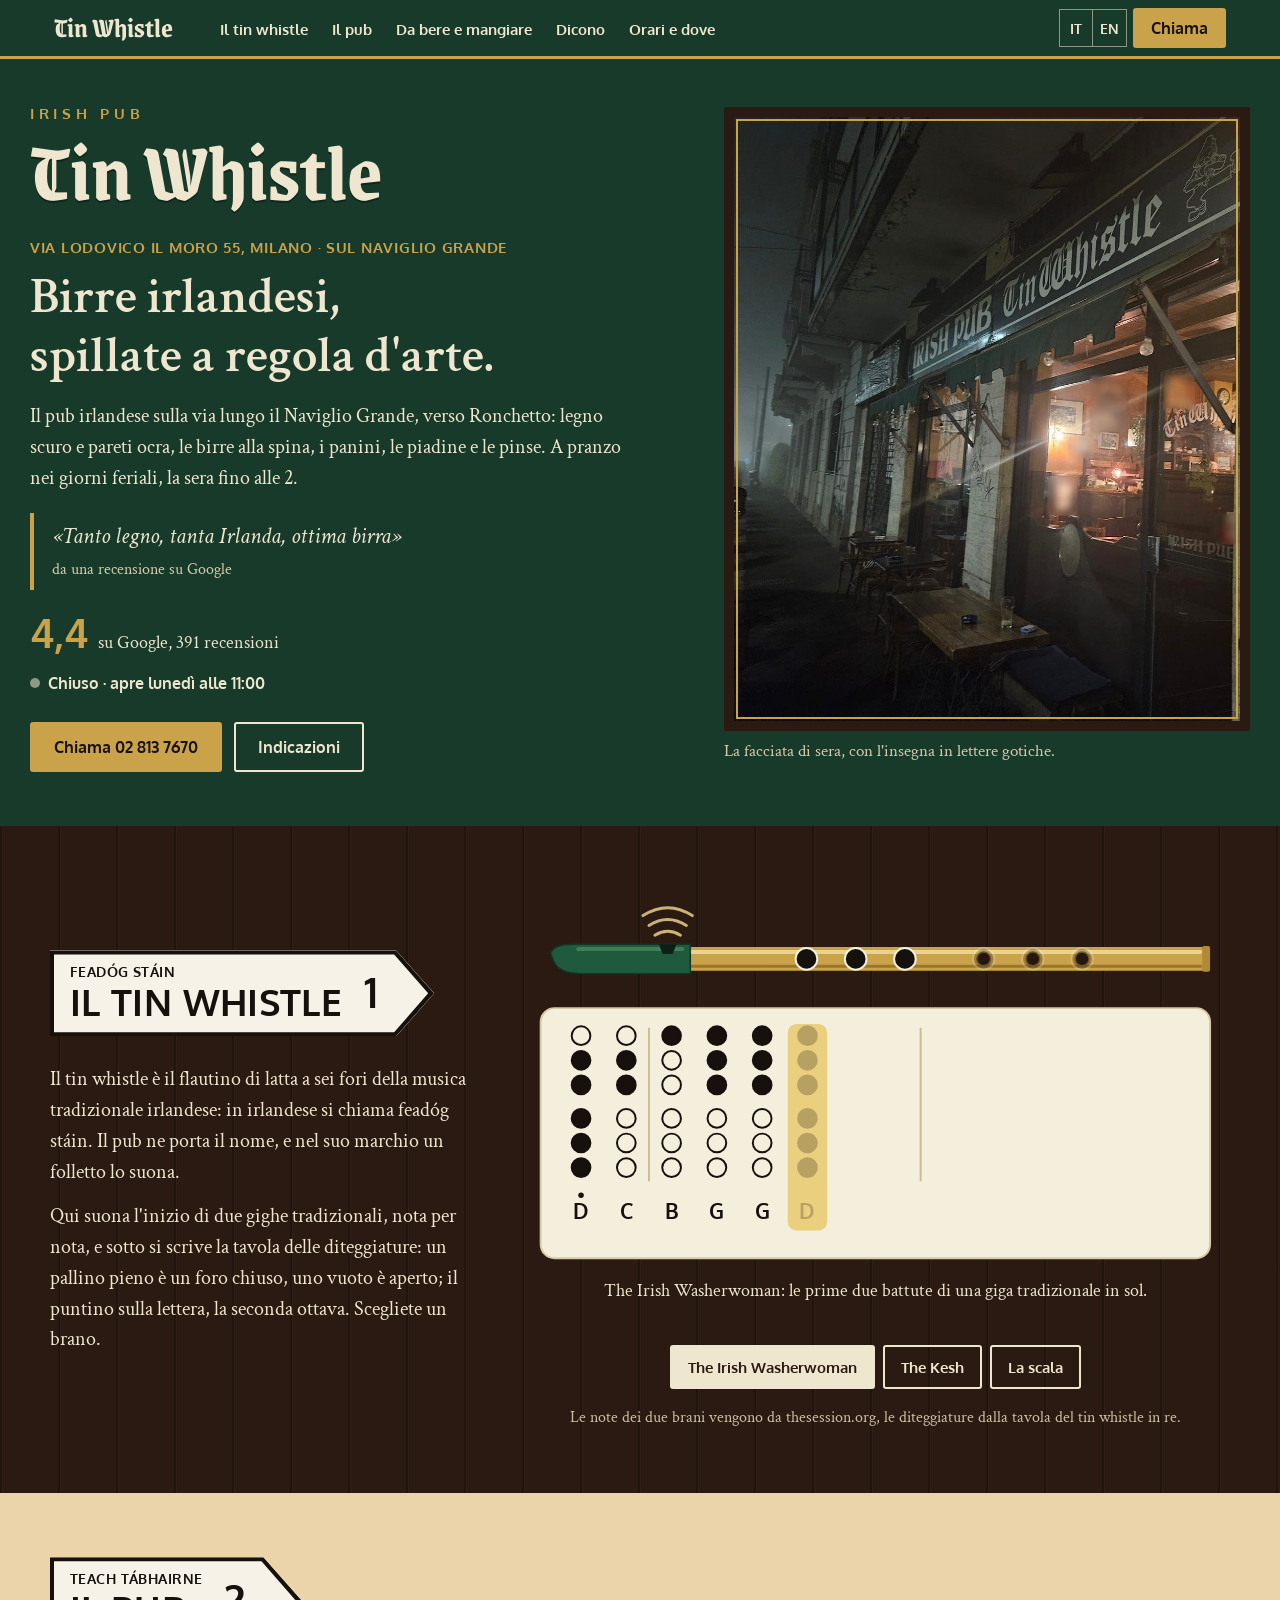
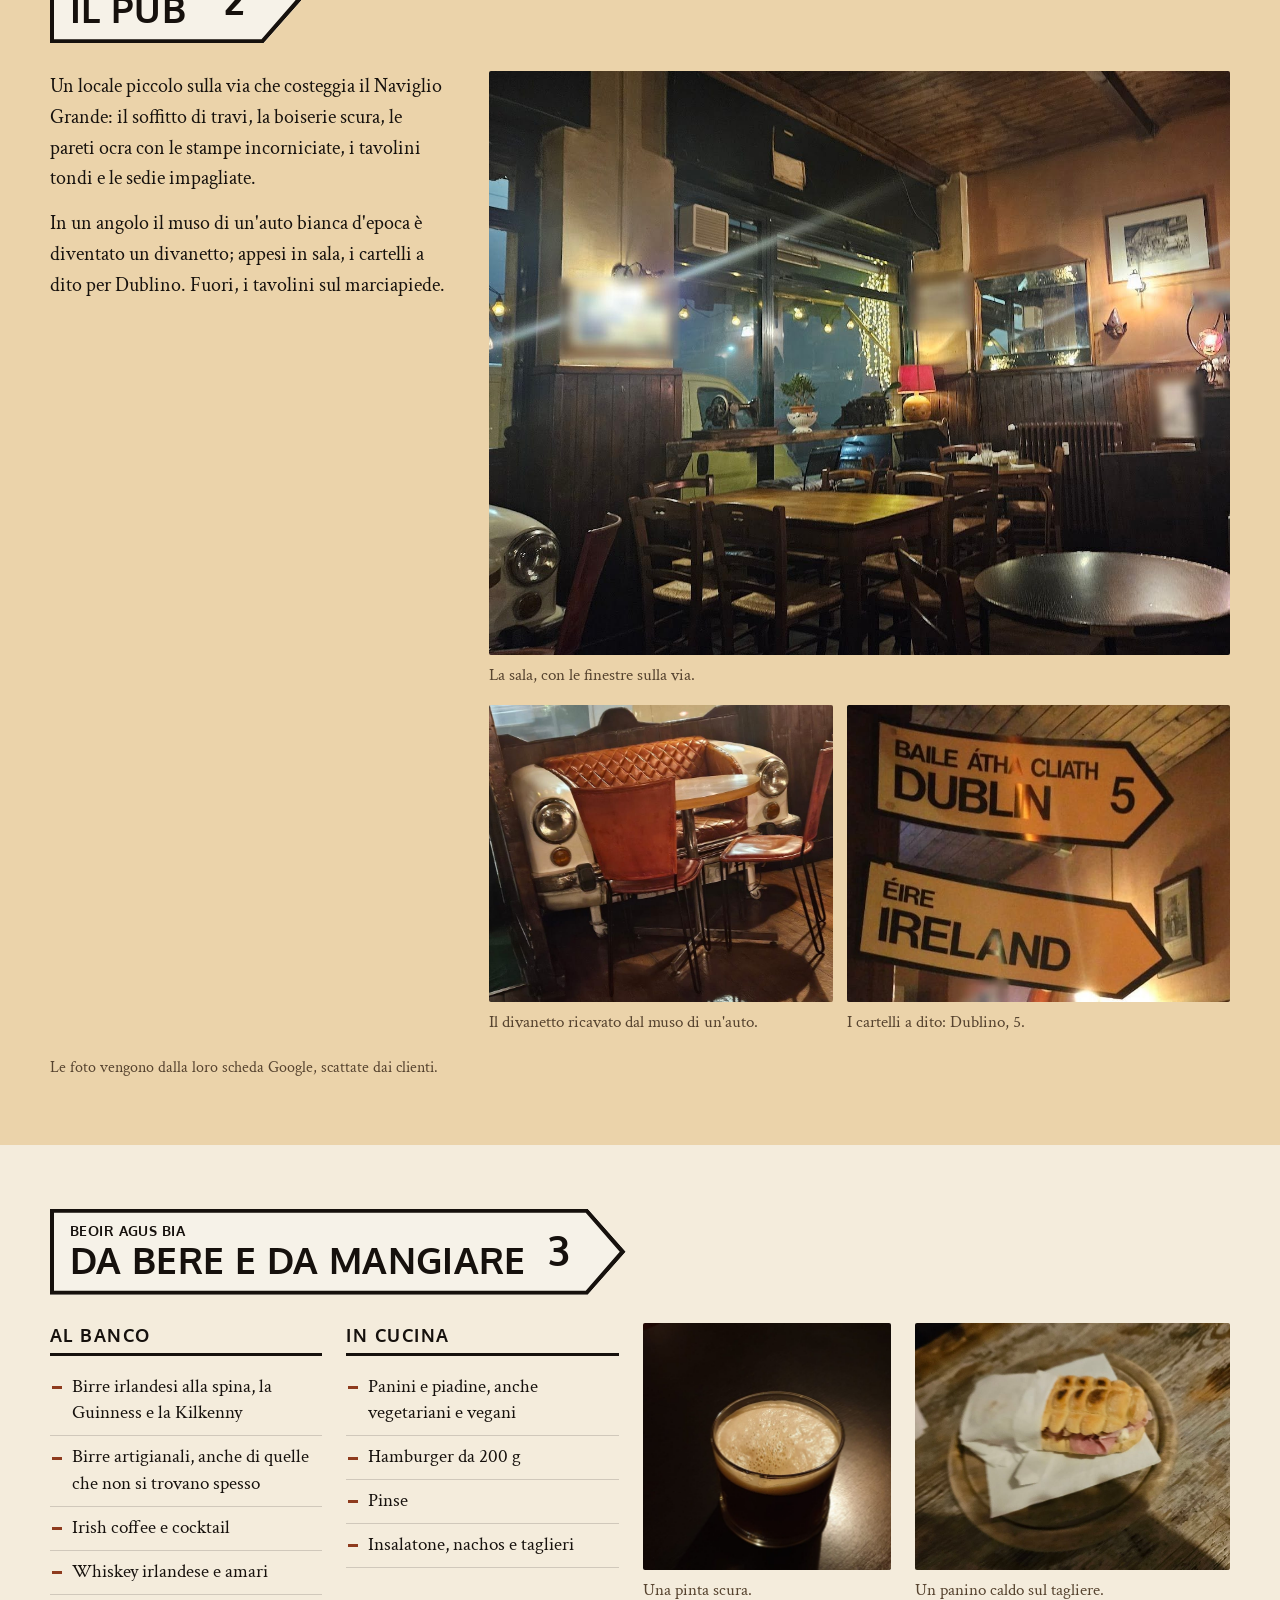
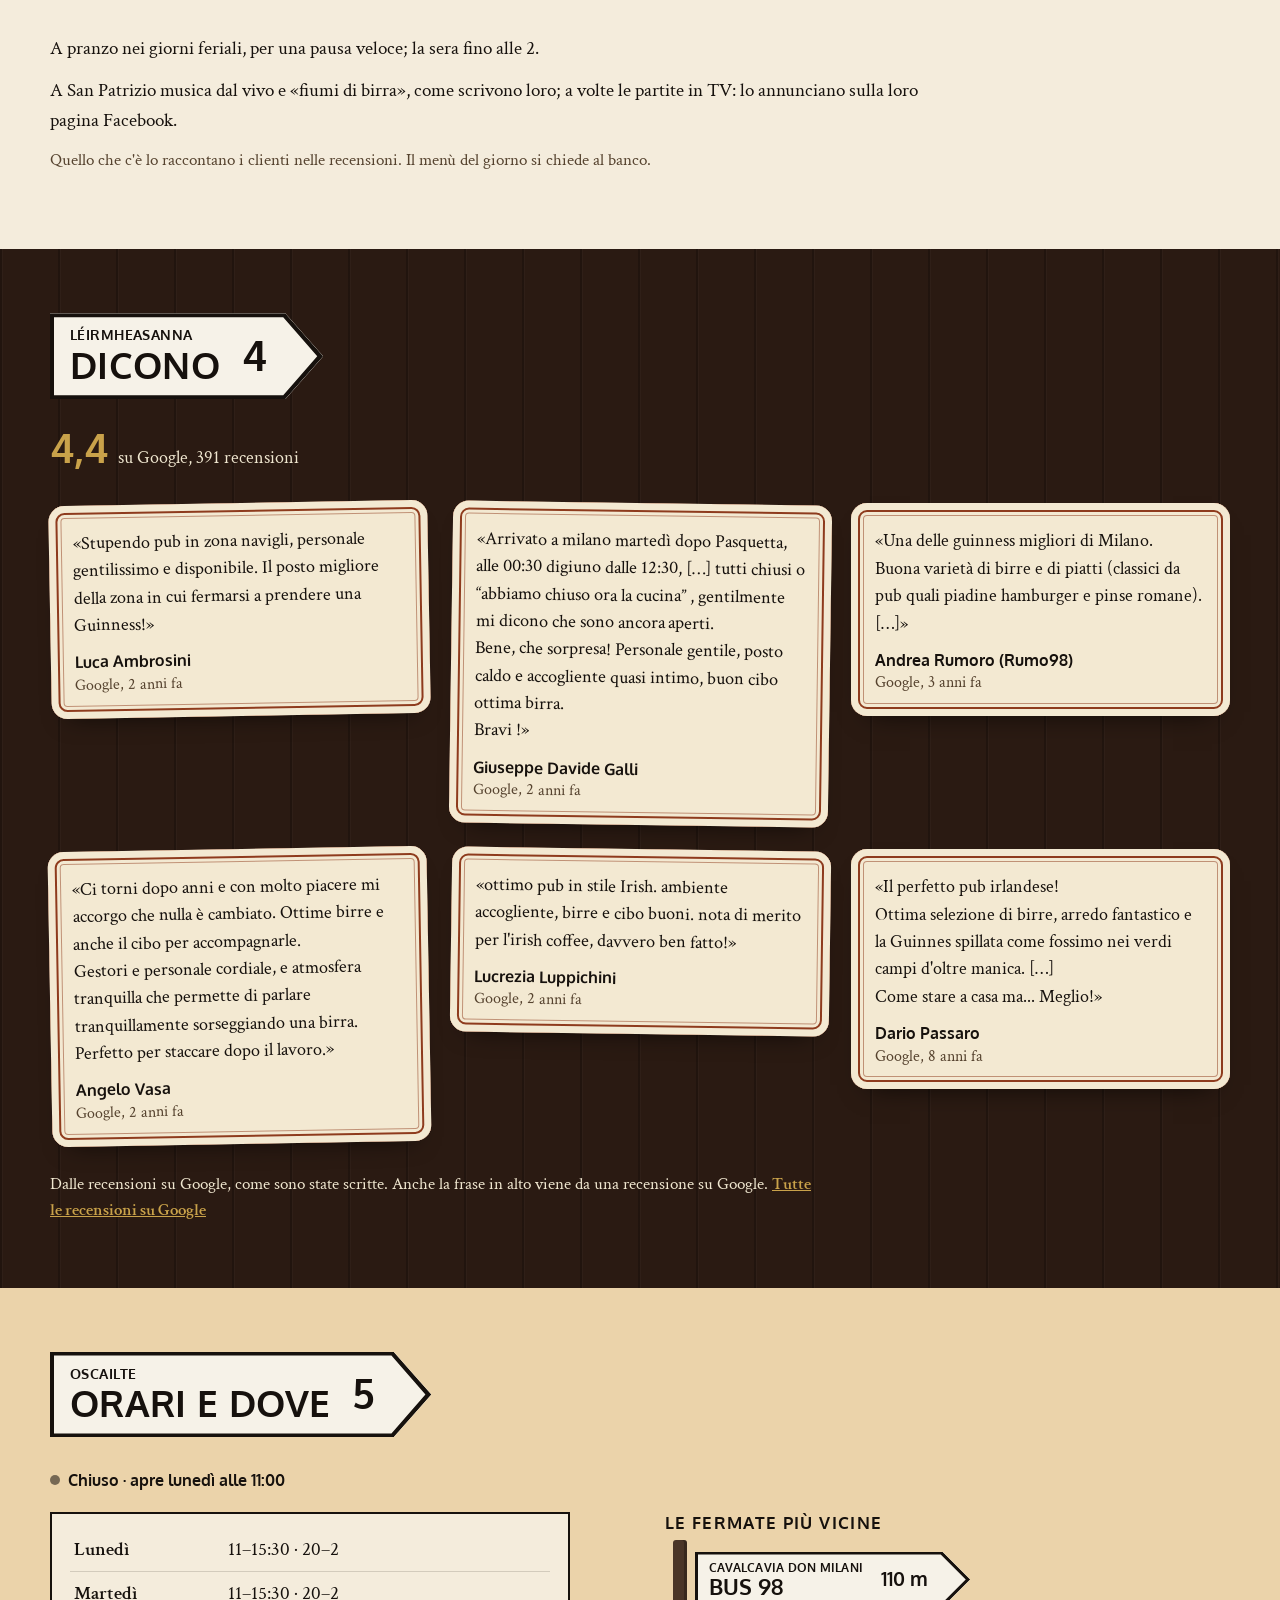
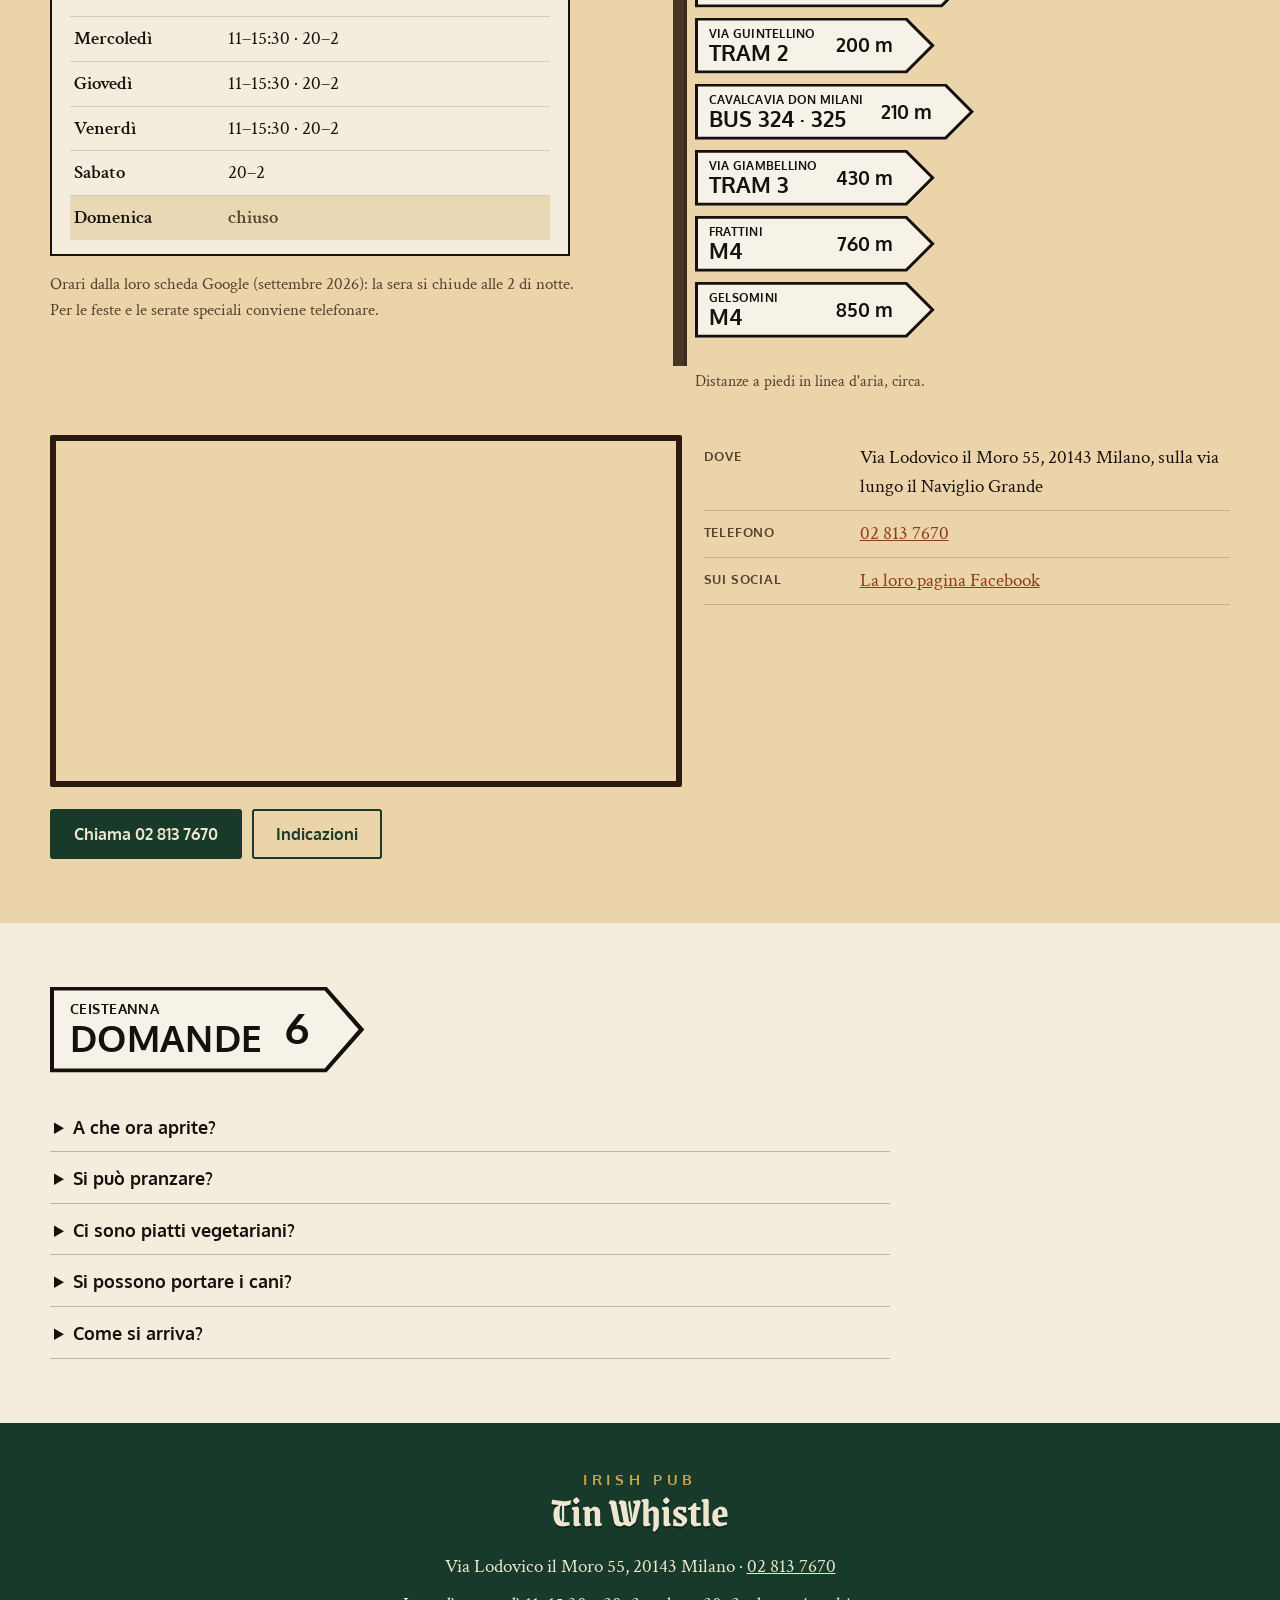
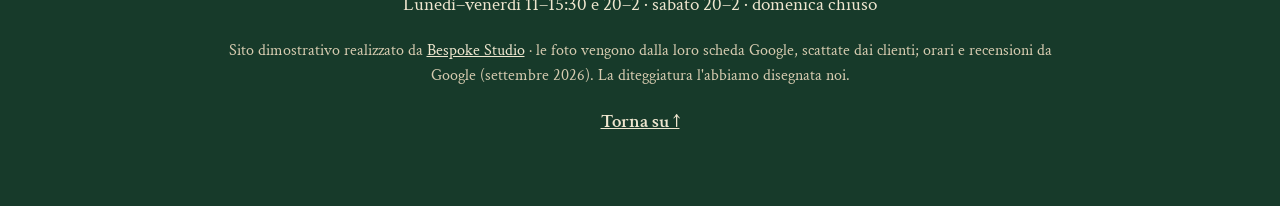
==== index.html @ c8447c47 "Tin Whistle, Via Lodovico il Moro 55 — la diteggiatura Pub irlandese sulla via lungo il Naviglio Gra" ====
<!DOCTYPE html>
<html lang="it" class="no-js">
<head>
<meta charset="utf-8">
<meta name="viewport" content="width=device-width, initial-scale=1">
<script>(function(){var r=document.documentElement;r.classList.remove('no-js');
/* la firma: finché main.js non parte le dita restano sollevate e il cartoncino vuoto; se il codice non arriva, dopo 2,5 s la tavola è scritta (stato finale) */
try{if(!matchMedia('(prefers-reduced-motion: reduce)').matches){r.classList.add('firma-attesa');window.__attesaFischio=setTimeout(function(){r.classList.remove('firma-attesa')},2500)}}catch(e){}})()</script>
<title>Tin Whistle — Irish pub sul Naviglio Grande, Via Lodovico il Moro 55, Milano</title>
<meta name="description" content="Tin Whistle, pub irlandese in Via Lodovico il Moro 55 a Milano, sul Naviglio Grande: birre irlandesi alla spina e artigianali, panini, piadine, hamburger e pinse. A pranzo nei feriali, la sera fino alle 2. Google 4,4 su 391. Tel. 02 813 7670.">
<link rel="canonical" href="https://rotenzark.github.io/tin-whistle-ronchetto/">
<meta property="og:type" content="website">
<meta property="og:title" content="Tin Whistle — Irish pub sul Naviglio Grande">
<meta property="og:description" content="Il pub irlandese di Via Lodovico il Moro: legno scuro, birre spillate a regola d'arte, la sera fino alle 2.">
<meta property="og:image" content="https://rotenzark.github.io/tin-whistle-ronchetto/img/og.jpg">
<meta property="og:url" content="https://rotenzark.github.io/tin-whistle-ronchetto/">
<meta property="og:locale" content="it_IT">
<meta name="twitter:card" content="summary_large_image">
<meta name="theme-color" content="#173A2A">
<link rel="icon" href="img/favicon.svg" type="image/svg+xml">
<link rel="icon" href="img/favicon-32.png" sizes="32x32" type="image/png">
<link rel="apple-touch-icon" href="img/apple-touch-icon.png">
<link rel="preconnect" href="https://fonts.googleapis.com">
<link rel="preconnect" href="https://fonts.gstatic.com" crossorigin>
<link href="https://fonts.googleapis.com/css2?family=Crimson+Text:ital,wght@0,400;0,600;1,400&amp;family=Grenze+Gotisch:wght@600;700&amp;family=Oxygen:wght@400;700&amp;display=swap" rel="stylesheet">
<link rel="stylesheet" href="css/styles.css?v=1">
<script src="https://cdn.jsdelivr.net/npm/gsap@3.12.5/dist/gsap.min.js" defer></script>
<script src="https://cdn.jsdelivr.net/npm/gsap@3.12.5/dist/ScrollTrigger.min.js" defer></script>
<script src="js/main.js?v=1" defer></script>
<script type="application/ld+json">
{"@context":"https://schema.org","@type":"BarOrPub","name":"Tin Whistle Irish Pub","alternateName":"Tin Whistle","description":"Pub irlandese in Via Lodovico il Moro 55 a Milano, sul Naviglio Grande: birre irlandesi alla spina e artigianali, panini, piadine, hamburger e pinse.","url":"https://rotenzark.github.io/tin-whistle-ronchetto/","image":"https://rotenzark.github.io/tin-whistle-ronchetto/img/og.jpg","telephone":"+39 02 813 7670","servesCuisine":"Pub","address":{"@type":"PostalAddress","streetAddress":"Via Lodovico il Moro 55","postalCode":"20143","addressLocality":"Milano","addressRegion":"MI","addressCountry":"IT"},"geo":{"@type":"GeoCoordinates","latitude":45.4452,"longitude":9.1447},"openingHoursSpecification":[{"@type":"OpeningHoursSpecification","dayOfWeek":["Monday","Tuesday","Wednesday","Thursday","Friday"],"opens":"11:00","closes":"15:30"},{"@type":"OpeningHoursSpecification","dayOfWeek":["Monday","Tuesday","Wednesday","Thursday","Friday","Saturday"],"opens":"20:00","closes":"02:00"}],"aggregateRating":{"@type":"AggregateRating","ratingValue":"4.4","reviewCount":"391","bestRating":"5"},"sameAs":["https://www.facebook.com/tinwhistlemilano"]}
</script>
<script type="application/ld+json">
{"@context":"https://schema.org","@type":"FAQPage","mainEntity":[
{"@type":"Question","name":"A che ora aprite?","acceptedAnswer":{"@type":"Answer","text":"Dal lunedì al venerdì dalle 11 alle 15:30 e dalle 20 alle 2 di notte; il sabato dalle 20 alle 2. La domenica è chiuso."}},
{"@type":"Question","name":"Si può pranzare?","acceptedAnswer":{"@type":"Answer","text":"Sì, nei giorni feriali: panini, piadine, hamburger, pinse e insalatone, raccontano i clienti."}},
{"@type":"Question","name":"Ci sono piatti vegetariani?","acceptedAnswer":{"@type":"Answer","text":"Sì: panini, pinse e piadine vegetariane e vegane, scrive un cliente su Google. Per il resto chiedete al banco."}},
{"@type":"Question","name":"Si possono portare i cani?","acceptedAnswer":{"@type":"Answer","text":"Sì: sulla loro scheda Google i cani risultano ammessi."}},
{"@type":"Question","name":"Come si arriva?","acceptedAnswer":{"@type":"Answer","text":"Via Lodovico il Moro 55, sulla via lungo il Naviglio Grande: il bus 98 ferma a circa 110 metri, il tram 2 a circa 200, la M4 Frattini è a circa 760 metri."}}
]}
</script>
</head>
<body>

<a class="salta" href="#contenuto" data-i18n="m.salta">Vai al contenuto</a>

<header class="testata" id="testata">
  <div class="testata__dentro">
    <a class="marchio" href="#inizio" aria-label="Tin Whistle: torna all'inizio" data-i18n-aria="m.top">
      <span class="marchio__nome" aria-hidden="true">Tin Whistle</span>
    </a>
    <nav id="mainNav" class="voci" aria-label="Le sezioni" data-i18n-aria="m.nav">
      <a href="#whistle" data-i18n="n.whistle">Il tin whistle</a>
      <a href="#pub" data-i18n="n.pub">Il pub</a>
      <a href="#banco" data-i18n="n.banco">Da bere e mangiare</a>
      <a href="#dicono" data-i18n="n.dicono">Dicono</a>
      <a href="#orari" data-i18n="n.orari">Orari e dove</a>
    </nav>
    <div class="testata__azioni">
      <div class="lingue" role="group" aria-label="Lingua" data-i18n-aria="m.lingua">
        <button type="button" data-lang="it" aria-pressed="true">IT</button>
        <button type="button" data-lang="en" aria-pressed="false">EN</button>
      </div>
      <a class="chiama" href="tel:+39028137670"><span data-i18n="t.chiama">Chiama</span></a>
      <button id="burger" class="burger" type="button" aria-expanded="false" aria-controls="menuMobile" aria-label="Apri il menu" data-i18n-aria="m.menu"><span></span><span></span><span></span></button>
    </div>
  </div>
</header>

<nav id="menuMobile" class="menu-mobile" hidden aria-label="Le sezioni" data-i18n-aria="m.nav">
  <a href="#whistle" data-i18n="n.whistle">Il tin whistle</a>
  <a href="#pub" data-i18n="n.pub">Il pub</a>
  <a href="#banco" data-i18n="n.banco">Da bere e mangiare</a>
  <a href="#dicono" data-i18n="n.dicono">Dicono</a>
  <a href="#orari" data-i18n="n.orari">Orari e dove</a>
  <a href="#domande" data-i18n="n.domande">Domande</a>
  <a class="menu-mobile__tel" href="tel:+39028137670"><span data-i18n="t.chiama">Chiama</span> <span class="intero">02 813 7670</span></a>
</nav>

<main id="contenuto">

  <!-- ══════ L'INSEGNA: verde scuro, le lettere gotiche ══════ -->
  <section id="inizio" class="apertura" aria-labelledby="titolo">
    <div class="apertura__testo">
      <p class="insegna" aria-hidden="true"><span class="insegna__pub">Irish Pub</span><span class="insegna__nome">Tin Whistle</span></p>
      <p class="apertura__sopra" data-i18n="h.sopra">Via Lodovico il Moro 55, Milano · sul Naviglio Grande</p>
      <h1 id="titolo" class="apertura__titolo" data-i18n="h.titolo">Birre irlandesi, spillate a regola d'arte.</h1>
      <p class="apertura__frase" data-i18n="h.testo">Il pub irlandese sulla via lungo il Naviglio Grande, verso Ronchetto: legno scuro e pareti ocra, le birre alla spina, i panini, le piadine e le pinse. A pranzo nei giorni feriali, la sera fino alle 2.</p>
      <p class="apertura__citazione"><span>«Tanto legno, tanta Irlanda, ottima birra»</span> <span class="apertura__chi" data-i18n="h.chi">da una recensione su Google</span></p>
      <div class="voti">
        <p class="voto"><b class="voto__n">4,4</b> <span class="voto__su" data-i18n="h.google">su Google, 391 recensioni</span></p>
      </div>
      <p class="stato" id="orarioStato">Dal lunedì al sabato, la sera fino alle 2</p>
      <div class="apertura__azioni">
        <a class="bottone bottone--pieno" href="tel:+39028137670"><span data-i18n="t.chiama">Chiama</span>&nbsp;<span class="intero">02 813 7670</span></a>
        <a class="bottone" href="https://www.google.com/maps/dir/?api=1&amp;destination=Tin+Whistle%2C+Via+Lodovico+il+Moro+55%2C+Milano" target="_blank" rel="noopener" data-i18n="t.indicazioni">Indicazioni</a>
      </div>
    </div>
    <figure class="apertura__foto">
      <img src="img/facciata.jpg" width="990" height="1180" alt="La facciata di sera nella nebbia: l'insegna scura con «Irish Pub Tin Whistle» in lettere gotiche chiare, la tenda verde, la vetrina accesa e i tavolini sul marciapiede." data-i18n-alt="a.facciata">
      <figcaption data-i18n="c.facciata">La facciata di sera, con l'insegna in lettere gotiche.</figcaption>
    </figure>
  </section>

  <!-- ══════ 1 · IL TIN WHISTLE: la firma ══════ -->
  <section id="whistle" class="capitolo capitolo--legno" aria-labelledby="whistleT">
    <div class="whistle-testo">
      <h2 id="whistleT" class="cartello"><span class="cartello__ga" lang="ga">Feadóg stáin</span> <span class="cartello__it" data-i18n="s.titolo">Il tin whistle</span><span class="cartello__n" aria-hidden="true">1</span></h2>
      <p data-i18n="s.testo1">Il tin whistle è il flautino di latta a sei fori della musica tradizionale irlandese: in irlandese si chiama feadóg stáin. Il pub ne porta il nome, e nel suo marchio un folletto lo suona.</p>
      <p data-i18n="s.testo2">Qui suona l'inizio di due gighe tradizionali, nota per nota, e sotto si scrive la tavola delle diteggiature: un pallino pieno è un foro chiuso, uno vuoto è aperto; il puntino sulla lettera, la seconda ottava. Scegliete un brano.</p>
    </div>
    <figure class="fischio" id="fischio-firma" data-modo="0" data-firma="fatta">
<!--DITEGGIATURA--><svg class="fischio__svg" id="fischioSvg" viewBox="0 0 720 380" role="img" aria-labelledby="fischioTitolo fischioDesc">
        <title id="fischioTitolo" data-i18n="p.titolo">La diteggiatura</title>
        <desc id="fischioDesc" data-i18n="p.desc">Un tin whistle, il flautino di latta a sei fori, suona l'inizio di un brano tradizionale: nota dopo nota le dita chiudono e aprono i fori, e sotto si scrive la tavola delle diteggiature, sei pallini per nota, pieno se il foro è chiuso, vuoto se è aperto. The Irish Washerwoman, The Kesh o la scala di re.</desc>
        <g class="whistle" aria-hidden="true">
          <rect class="whistle__tubo" x="150" y="58" width="548" height="24" rx="3"/>
          <rect class="whistle__luce" x="156" y="61" width="536" height="4" rx="2"/>
          <rect class="whistle__ombra" x="156" y="76" width="536" height="3" rx="1.5"/>
          <rect class="whistle__campana" x="692" y="57" width="8" height="26" rx="2"/>
          <path class="whistle__becco" d="M52 55 H172 V85 H62 Q40 85 34 74 L30 64 Q34 55 52 55 Z"/>
          <rect class="whistle__becco-luce" x="56" y="58" width="110" height="4" rx="2"/>
          <path class="whistle__finestra" d="M140 55 H158 L154 65 H144 Z"/>
          <circle class="whistle__foro" cx="290" cy="70" r="7"/><circle class="whistle__foro" cx="340" cy="70" r="7"/><circle class="whistle__foro" cx="390" cy="70" r="7"/><circle class="whistle__foro" cx="470" cy="70" r="7"/><circle class="whistle__foro" cx="520" cy="70" r="7"/><circle class="whistle__foro" cx="570" cy="70" r="7"/>
        </g>
        <g class="dita" id="ditaTutte">
          <circle class="dito" data-h="0" cx="290" cy="70" r="11" opacity="1"/><circle class="dito" data-h="1" cx="340" cy="70" r="11" opacity="0"/><circle class="dito" data-h="2" cx="390" cy="70" r="11" opacity="0"/><circle class="dito" data-h="3" cx="470" cy="70" r="11" opacity="0"/><circle class="dito" data-h="4" cx="520" cy="70" r="11" opacity="0"/><circle class="dito" data-h="5" cx="570" cy="70" r="11" opacity="0"/>
        </g>
        <g class="onde" id="fischioOnde" opacity="0" aria-hidden="true">
          <path d="M136 46 Q149 38 162 46"/><path d="M130 36 Q149 24 168 36"/><path d="M124 26 Q149 10 174 26"/>
        </g>
        <g class="pezzo" id="tabTutto">
          <rect class="tab__carta" x="20" y="120" width="680" height="254" rx="14"/>
          <rect class="tab__cursore" id="tabCursore" x="-20" y="136" width="40" height="210" rx="9" transform="translate(659 0)" opacity="0"/>
          <g class="tab__brano" data-m="0">
            <line class="tab__stanghetta" x1="130" y1="140" x2="130" y2="296"/><line class="tab__stanghetta" x1="406" y1="140" x2="406" y2="296"/>
            <g class="tab__col" data-i="0" opacity="1"><circle class="tab__foro tab__foro--aperto" cx="61" cy="148" r="9.5"/><circle class="tab__foro tab__foro--chiuso" cx="61" cy="173" r="9.5"/><circle class="tab__foro tab__foro--chiuso" cx="61" cy="198" r="9.5"/><circle class="tab__foro tab__foro--chiuso" cx="61" cy="232" r="9.5"/><circle class="tab__foro tab__foro--chiuso" cx="61" cy="257" r="9.5"/><circle class="tab__foro tab__foro--chiuso" cx="61" cy="282" r="9.5"/><text class="tab__nota" x="61" y="334">D</text><circle class="tab__alta" cx="61" cy="310" r="2.8"/></g>
            <g class="tab__col" data-i="1" opacity="1"><circle class="tab__foro tab__foro--aperto" cx="107" cy="148" r="9.5"/><circle class="tab__foro tab__foro--chiuso" cx="107" cy="173" r="9.5"/><circle class="tab__foro tab__foro--chiuso" cx="107" cy="198" r="9.5"/><circle class="tab__foro tab__foro--aperto" cx="107" cy="232" r="9.5"/><circle class="tab__foro tab__foro--aperto" cx="107" cy="257" r="9.5"/><circle class="tab__foro tab__foro--aperto" cx="107" cy="282" r="9.5"/><text class="tab__nota" x="107" y="334">C</text></g>
            <g class="tab__col" data-i="2" opacity="1"><circle class="tab__foro tab__foro--chiuso" cx="153" cy="148" r="9.5"/><circle class="tab__foro tab__foro--aperto" cx="153" cy="173" r="9.5"/><circle class="tab__foro tab__foro--aperto" cx="153" cy="198" r="9.5"/><circle class="tab__foro tab__foro--aperto" cx="153" cy="232" r="9.5"/><circle class="tab__foro tab__foro--aperto" cx="153" cy="257" r="9.5"/><circle class="tab__foro tab__foro--aperto" cx="153" cy="282" r="9.5"/><text class="tab__nota" x="153" y="334">B</text></g>
            <g class="tab__col" data-i="3" opacity="1"><circle class="tab__foro tab__foro--chiuso" cx="199" cy="148" r="9.5"/><circle class="tab__foro tab__foro--chiuso" cx="199" cy="173" r="9.5"/><circle class="tab__foro tab__foro--chiuso" cx="199" cy="198" r="9.5"/><circle class="tab__foro tab__foro--aperto" cx="199" cy="232" r="9.5"/><circle class="tab__foro tab__foro--aperto" cx="199" cy="257" r="9.5"/><circle class="tab__foro tab__foro--aperto" cx="199" cy="282" r="9.5"/><text class="tab__nota" x="199" y="334">G</text></g>
            <g class="tab__col" data-i="4" opacity="1"><circle class="tab__foro tab__foro--chiuso" cx="245" cy="148" r="9.5"/><circle class="tab__foro tab__foro--chiuso" cx="245" cy="173" r="9.5"/><circle class="tab__foro tab__foro--chiuso" cx="245" cy="198" r="9.5"/><circle class="tab__foro tab__foro--aperto" cx="245" cy="232" r="9.5"/><circle class="tab__foro tab__foro--aperto" cx="245" cy="257" r="9.5"/><circle class="tab__foro tab__foro--aperto" cx="245" cy="282" r="9.5"/><text class="tab__nota" x="245" y="334">G</text></g>
            <g class="tab__col" data-i="5" opacity="1"><circle class="tab__foro tab__foro--chiuso" cx="291" cy="148" r="9.5"/><circle class="tab__foro tab__foro--chiuso" cx="291" cy="173" r="9.5"/><circle class="tab__foro tab__foro--chiuso" cx="291" cy="198" r="9.5"/><circle class="tab__foro tab__foro--chiuso" cx="291" cy="232" r="9.5"/><circle class="tab__foro tab__foro--chiuso" cx="291" cy="257" r="9.5"/><circle class="tab__foro tab__foro--chiuso" cx="291" cy="282" r="9.5"/><text class="tab__nota" x="291" y="334">D</text></g>
            <g class="tab__col" data-i="6" opacity="1"><circle class="tab__foro tab__foro--chiuso" cx="337" cy="148" r="9.5"/><circle class="tab__foro tab__foro--chiuso" cx="337" cy="173" r="9.5"/><circle class="tab__foro tab__foro--chiuso" cx="337" cy="198" r="9.5"/><circle class="tab__foro tab__foro--aperto" cx="337" cy="232" r="9.5"/><circle class="tab__foro tab__foro--aperto" cx="337" cy="257" r="9.5"/><circle class="tab__foro tab__foro--aperto" cx="337" cy="282" r="9.5"/><text class="tab__nota" x="337" y="334">G</text></g>
            <g class="tab__col" data-i="7" opacity="1"><circle class="tab__foro tab__foro--chiuso" cx="383" cy="148" r="9.5"/><circle class="tab__foro tab__foro--chiuso" cx="383" cy="173" r="9.5"/><circle class="tab__foro tab__foro--chiuso" cx="383" cy="198" r="9.5"/><circle class="tab__foro tab__foro--aperto" cx="383" cy="232" r="9.5"/><circle class="tab__foro tab__foro--aperto" cx="383" cy="257" r="9.5"/><circle class="tab__foro tab__foro--aperto" cx="383" cy="282" r="9.5"/><text class="tab__nota" x="383" y="334">G</text></g>
            <g class="tab__col" data-i="8" opacity="1"><circle class="tab__foro tab__foro--chiuso" cx="429" cy="148" r="9.5"/><circle class="tab__foro tab__foro--aperto" cx="429" cy="173" r="9.5"/><circle class="tab__foro tab__foro--aperto" cx="429" cy="198" r="9.5"/><circle class="tab__foro tab__foro--aperto" cx="429" cy="232" r="9.5"/><circle class="tab__foro tab__foro--aperto" cx="429" cy="257" r="9.5"/><circle class="tab__foro tab__foro--aperto" cx="429" cy="282" r="9.5"/><text class="tab__nota" x="429" y="334">B</text></g>
            <g class="tab__col" data-i="9" opacity="1"><circle class="tab__foro tab__foro--chiuso" cx="475" cy="148" r="9.5"/><circle class="tab__foro tab__foro--chiuso" cx="475" cy="173" r="9.5"/><circle class="tab__foro tab__foro--chiuso" cx="475" cy="198" r="9.5"/><circle class="tab__foro tab__foro--aperto" cx="475" cy="232" r="9.5"/><circle class="tab__foro tab__foro--aperto" cx="475" cy="257" r="9.5"/><circle class="tab__foro tab__foro--aperto" cx="475" cy="282" r="9.5"/><text class="tab__nota" x="475" y="334">G</text></g>
            <g class="tab__col" data-i="10" opacity="1"><circle class="tab__foro tab__foro--chiuso" cx="521" cy="148" r="9.5"/><circle class="tab__foro tab__foro--aperto" cx="521" cy="173" r="9.5"/><circle class="tab__foro tab__foro--aperto" cx="521" cy="198" r="9.5"/><circle class="tab__foro tab__foro--aperto" cx="521" cy="232" r="9.5"/><circle class="tab__foro tab__foro--aperto" cx="521" cy="257" r="9.5"/><circle class="tab__foro tab__foro--aperto" cx="521" cy="282" r="9.5"/><text class="tab__nota" x="521" y="334">B</text></g>
            <g class="tab__col" data-i="11" opacity="1"><circle class="tab__foro tab__foro--aperto" cx="567" cy="148" r="9.5"/><circle class="tab__foro tab__foro--chiuso" cx="567" cy="173" r="9.5"/><circle class="tab__foro tab__foro--chiuso" cx="567" cy="198" r="9.5"/><circle class="tab__foro tab__foro--chiuso" cx="567" cy="232" r="9.5"/><circle class="tab__foro tab__foro--chiuso" cx="567" cy="257" r="9.5"/><circle class="tab__foro tab__foro--chiuso" cx="567" cy="282" r="9.5"/><text class="tab__nota" x="567" y="334">D</text><circle class="tab__alta" cx="567" cy="310" r="2.8"/></g>
            <g class="tab__col" data-i="12" opacity="1"><circle class="tab__foro tab__foro--aperto" cx="613" cy="148" r="9.5"/><circle class="tab__foro tab__foro--chiuso" cx="613" cy="173" r="9.5"/><circle class="tab__foro tab__foro--chiuso" cx="613" cy="198" r="9.5"/><circle class="tab__foro tab__foro--aperto" cx="613" cy="232" r="9.5"/><circle class="tab__foro tab__foro--aperto" cx="613" cy="257" r="9.5"/><circle class="tab__foro tab__foro--aperto" cx="613" cy="282" r="9.5"/><text class="tab__nota" x="613" y="334">C</text></g>
            <g class="tab__col" data-i="13" opacity="1"><circle class="tab__foro tab__foro--chiuso" cx="659" cy="148" r="9.5"/><circle class="tab__foro tab__foro--aperto" cx="659" cy="173" r="9.5"/><circle class="tab__foro tab__foro--aperto" cx="659" cy="198" r="9.5"/><circle class="tab__foro tab__foro--aperto" cx="659" cy="232" r="9.5"/><circle class="tab__foro tab__foro--aperto" cx="659" cy="257" r="9.5"/><circle class="tab__foro tab__foro--aperto" cx="659" cy="282" r="9.5"/><text class="tab__nota" x="659" y="334">B</text></g>
          </g>
          <g class="tab__brano" data-m="1">
            <line class="tab__stanghetta" x1="222" y1="140" x2="222" y2="296"/><line class="tab__stanghetta" x1="406" y1="140" x2="406" y2="296"/>
            <g class="tab__col" data-i="0" opacity="1"><circle class="tab__foro tab__foro--chiuso" cx="61" cy="148" r="9.5"/><circle class="tab__foro tab__foro--chiuso" cx="61" cy="173" r="9.5"/><circle class="tab__foro tab__foro--chiuso" cx="61" cy="198" r="9.5"/><circle class="tab__foro tab__foro--aperto" cx="61" cy="232" r="9.5"/><circle class="tab__foro tab__foro--aperto" cx="61" cy="257" r="9.5"/><circle class="tab__foro tab__foro--aperto" cx="61" cy="282" r="9.5"/><text class="tab__nota" x="61" y="334">G</text></g>
            <g class="tab__col" data-i="1" opacity="1"><circle class="tab__foro tab__foro--chiuso" cx="107" cy="148" r="9.5"/><circle class="tab__foro tab__foro--chiuso" cx="107" cy="173" r="9.5"/><circle class="tab__foro tab__foro--chiuso" cx="107" cy="198" r="9.5"/><circle class="tab__foro tab__foro--aperto" cx="107" cy="232" r="9.5"/><circle class="tab__foro tab__foro--aperto" cx="107" cy="257" r="9.5"/><circle class="tab__foro tab__foro--aperto" cx="107" cy="282" r="9.5"/><text class="tab__nota" x="107" y="334">G</text></g>
            <g class="tab__col" data-i="2" opacity="1"><circle class="tab__foro tab__foro--chiuso" cx="153" cy="148" r="9.5"/><circle class="tab__foro tab__foro--chiuso" cx="153" cy="173" r="9.5"/><circle class="tab__foro tab__foro--aperto" cx="153" cy="198" r="9.5"/><circle class="tab__foro tab__foro--aperto" cx="153" cy="232" r="9.5"/><circle class="tab__foro tab__foro--aperto" cx="153" cy="257" r="9.5"/><circle class="tab__foro tab__foro--aperto" cx="153" cy="282" r="9.5"/><text class="tab__nota" x="153" y="334">A</text></g>
            <g class="tab__col" data-i="3" opacity="1"><circle class="tab__foro tab__foro--chiuso" cx="199" cy="148" r="9.5"/><circle class="tab__foro tab__foro--aperto" cx="199" cy="173" r="9.5"/><circle class="tab__foro tab__foro--aperto" cx="199" cy="198" r="9.5"/><circle class="tab__foro tab__foro--aperto" cx="199" cy="232" r="9.5"/><circle class="tab__foro tab__foro--aperto" cx="199" cy="257" r="9.5"/><circle class="tab__foro tab__foro--aperto" cx="199" cy="282" r="9.5"/><text class="tab__nota" x="199" y="334">B</text></g>
            <g class="tab__col" data-i="4" opacity="1"><circle class="tab__foro tab__foro--chiuso" cx="245" cy="148" r="9.5"/><circle class="tab__foro tab__foro--chiuso" cx="245" cy="173" r="9.5"/><circle class="tab__foro tab__foro--aperto" cx="245" cy="198" r="9.5"/><circle class="tab__foro tab__foro--aperto" cx="245" cy="232" r="9.5"/><circle class="tab__foro tab__foro--aperto" cx="245" cy="257" r="9.5"/><circle class="tab__foro tab__foro--aperto" cx="245" cy="282" r="9.5"/><text class="tab__nota" x="245" y="334">A</text></g>
            <g class="tab__col" data-i="5" opacity="1"><circle class="tab__foro tab__foro--chiuso" cx="291" cy="148" r="9.5"/><circle class="tab__foro tab__foro--chiuso" cx="291" cy="173" r="9.5"/><circle class="tab__foro tab__foro--aperto" cx="291" cy="198" r="9.5"/><circle class="tab__foro tab__foro--aperto" cx="291" cy="232" r="9.5"/><circle class="tab__foro tab__foro--aperto" cx="291" cy="257" r="9.5"/><circle class="tab__foro tab__foro--aperto" cx="291" cy="282" r="9.5"/><text class="tab__nota" x="291" y="334">A</text></g>
            <g class="tab__col" data-i="6" opacity="1"><circle class="tab__foro tab__foro--chiuso" cx="337" cy="148" r="9.5"/><circle class="tab__foro tab__foro--aperto" cx="337" cy="173" r="9.5"/><circle class="tab__foro tab__foro--aperto" cx="337" cy="198" r="9.5"/><circle class="tab__foro tab__foro--aperto" cx="337" cy="232" r="9.5"/><circle class="tab__foro tab__foro--aperto" cx="337" cy="257" r="9.5"/><circle class="tab__foro tab__foro--aperto" cx="337" cy="282" r="9.5"/><text class="tab__nota" x="337" y="334">B</text></g>
            <g class="tab__col" data-i="7" opacity="1"><circle class="tab__foro tab__foro--aperto" cx="383" cy="148" r="9.5"/><circle class="tab__foro tab__foro--chiuso" cx="383" cy="173" r="9.5"/><circle class="tab__foro tab__foro--chiuso" cx="383" cy="198" r="9.5"/><circle class="tab__foro tab__foro--chiuso" cx="383" cy="232" r="9.5"/><circle class="tab__foro tab__foro--chiuso" cx="383" cy="257" r="9.5"/><circle class="tab__foro tab__foro--chiuso" cx="383" cy="282" r="9.5"/><text class="tab__nota" x="383" y="334">D</text><circle class="tab__alta" cx="383" cy="310" r="2.8"/></g>
            <g class="tab__col" data-i="8" opacity="1"><circle class="tab__foro tab__foro--chiuso" cx="429" cy="148" r="9.5"/><circle class="tab__foro tab__foro--chiuso" cx="429" cy="173" r="9.5"/><circle class="tab__foro tab__foro--chiuso" cx="429" cy="198" r="9.5"/><circle class="tab__foro tab__foro--chiuso" cx="429" cy="232" r="9.5"/><circle class="tab__foro tab__foro--chiuso" cx="429" cy="257" r="9.5"/><circle class="tab__foro tab__foro--aperto" cx="429" cy="282" r="9.5"/><text class="tab__nota" x="429" y="334">E</text><circle class="tab__alta" cx="429" cy="310" r="2.8"/></g>
            <g class="tab__col" data-i="9" opacity="1"><circle class="tab__foro tab__foro--aperto" cx="475" cy="148" r="9.5"/><circle class="tab__foro tab__foro--chiuso" cx="475" cy="173" r="9.5"/><circle class="tab__foro tab__foro--chiuso" cx="475" cy="198" r="9.5"/><circle class="tab__foro tab__foro--chiuso" cx="475" cy="232" r="9.5"/><circle class="tab__foro tab__foro--chiuso" cx="475" cy="257" r="9.5"/><circle class="tab__foro tab__foro--chiuso" cx="475" cy="282" r="9.5"/><text class="tab__nota" x="475" y="334">D</text><circle class="tab__alta" cx="475" cy="310" r="2.8"/></g>
            <g class="tab__col" data-i="10" opacity="1"><circle class="tab__foro tab__foro--aperto" cx="521" cy="148" r="9.5"/><circle class="tab__foro tab__foro--chiuso" cx="521" cy="173" r="9.5"/><circle class="tab__foro tab__foro--chiuso" cx="521" cy="198" r="9.5"/><circle class="tab__foro tab__foro--chiuso" cx="521" cy="232" r="9.5"/><circle class="tab__foro tab__foro--chiuso" cx="521" cy="257" r="9.5"/><circle class="tab__foro tab__foro--chiuso" cx="521" cy="282" r="9.5"/><text class="tab__nota" x="521" y="334">D</text><circle class="tab__alta" cx="521" cy="310" r="2.8"/></g>
            <g class="tab__col" data-i="11" opacity="1"><circle class="tab__foro tab__foro--chiuso" cx="567" cy="148" r="9.5"/><circle class="tab__foro tab__foro--chiuso" cx="567" cy="173" r="9.5"/><circle class="tab__foro tab__foro--chiuso" cx="567" cy="198" r="9.5"/><circle class="tab__foro tab__foro--aperto" cx="567" cy="232" r="9.5"/><circle class="tab__foro tab__foro--aperto" cx="567" cy="257" r="9.5"/><circle class="tab__foro tab__foro--aperto" cx="567" cy="282" r="9.5"/><text class="tab__nota" x="567" y="334">G</text><circle class="tab__alta" cx="567" cy="310" r="2.8"/></g>
            <g class="tab__col" data-i="12" opacity="1"><circle class="tab__foro tab__foro--aperto" cx="613" cy="148" r="9.5"/><circle class="tab__foro tab__foro--chiuso" cx="613" cy="173" r="9.5"/><circle class="tab__foro tab__foro--chiuso" cx="613" cy="198" r="9.5"/><circle class="tab__foro tab__foro--chiuso" cx="613" cy="232" r="9.5"/><circle class="tab__foro tab__foro--chiuso" cx="613" cy="257" r="9.5"/><circle class="tab__foro tab__foro--chiuso" cx="613" cy="282" r="9.5"/><text class="tab__nota" x="613" y="334">D</text><circle class="tab__alta" cx="613" cy="310" r="2.8"/></g>
            <g class="tab__col" data-i="13" opacity="1"><circle class="tab__foro tab__foro--aperto" cx="659" cy="148" r="9.5"/><circle class="tab__foro tab__foro--chiuso" cx="659" cy="173" r="9.5"/><circle class="tab__foro tab__foro--chiuso" cx="659" cy="198" r="9.5"/><circle class="tab__foro tab__foro--chiuso" cx="659" cy="232" r="9.5"/><circle class="tab__foro tab__foro--chiuso" cx="659" cy="257" r="9.5"/><circle class="tab__foro tab__foro--chiuso" cx="659" cy="282" r="9.5"/><text class="tab__nota" x="659" y="334">D</text><circle class="tab__alta" cx="659" cy="310" r="2.8"/></g>
          </g>
          <g class="tab__brano" data-m="2">
            <line class="tab__stanghetta" x1="360" y1="140" x2="360" y2="296"/>
            <g class="tab__col" data-i="0" opacity="1"><circle class="tab__foro tab__foro--chiuso" cx="199" cy="148" r="9.5"/><circle class="tab__foro tab__foro--chiuso" cx="199" cy="173" r="9.5"/><circle class="tab__foro tab__foro--chiuso" cx="199" cy="198" r="9.5"/><circle class="tab__foro tab__foro--chiuso" cx="199" cy="232" r="9.5"/><circle class="tab__foro tab__foro--chiuso" cx="199" cy="257" r="9.5"/><circle class="tab__foro tab__foro--chiuso" cx="199" cy="282" r="9.5"/><text class="tab__nota" x="199" y="334">D</text></g>
            <g class="tab__col" data-i="1" opacity="1"><circle class="tab__foro tab__foro--chiuso" cx="245" cy="148" r="9.5"/><circle class="tab__foro tab__foro--chiuso" cx="245" cy="173" r="9.5"/><circle class="tab__foro tab__foro--chiuso" cx="245" cy="198" r="9.5"/><circle class="tab__foro tab__foro--chiuso" cx="245" cy="232" r="9.5"/><circle class="tab__foro tab__foro--chiuso" cx="245" cy="257" r="9.5"/><circle class="tab__foro tab__foro--aperto" cx="245" cy="282" r="9.5"/><text class="tab__nota" x="245" y="334">E</text></g>
            <g class="tab__col" data-i="2" opacity="1"><circle class="tab__foro tab__foro--chiuso" cx="291" cy="148" r="9.5"/><circle class="tab__foro tab__foro--chiuso" cx="291" cy="173" r="9.5"/><circle class="tab__foro tab__foro--chiuso" cx="291" cy="198" r="9.5"/><circle class="tab__foro tab__foro--chiuso" cx="291" cy="232" r="9.5"/><circle class="tab__foro tab__foro--aperto" cx="291" cy="257" r="9.5"/><circle class="tab__foro tab__foro--aperto" cx="291" cy="282" r="9.5"/><text class="tab__nota" x="291" y="334">F#</text></g>
            <g class="tab__col" data-i="3" opacity="1"><circle class="tab__foro tab__foro--chiuso" cx="337" cy="148" r="9.5"/><circle class="tab__foro tab__foro--chiuso" cx="337" cy="173" r="9.5"/><circle class="tab__foro tab__foro--chiuso" cx="337" cy="198" r="9.5"/><circle class="tab__foro tab__foro--aperto" cx="337" cy="232" r="9.5"/><circle class="tab__foro tab__foro--aperto" cx="337" cy="257" r="9.5"/><circle class="tab__foro tab__foro--aperto" cx="337" cy="282" r="9.5"/><text class="tab__nota" x="337" y="334">G</text></g>
            <g class="tab__col" data-i="4" opacity="1"><circle class="tab__foro tab__foro--chiuso" cx="383" cy="148" r="9.5"/><circle class="tab__foro tab__foro--chiuso" cx="383" cy="173" r="9.5"/><circle class="tab__foro tab__foro--aperto" cx="383" cy="198" r="9.5"/><circle class="tab__foro tab__foro--aperto" cx="383" cy="232" r="9.5"/><circle class="tab__foro tab__foro--aperto" cx="383" cy="257" r="9.5"/><circle class="tab__foro tab__foro--aperto" cx="383" cy="282" r="9.5"/><text class="tab__nota" x="383" y="334">A</text></g>
            <g class="tab__col" data-i="5" opacity="1"><circle class="tab__foro tab__foro--chiuso" cx="429" cy="148" r="9.5"/><circle class="tab__foro tab__foro--aperto" cx="429" cy="173" r="9.5"/><circle class="tab__foro tab__foro--aperto" cx="429" cy="198" r="9.5"/><circle class="tab__foro tab__foro--aperto" cx="429" cy="232" r="9.5"/><circle class="tab__foro tab__foro--aperto" cx="429" cy="257" r="9.5"/><circle class="tab__foro tab__foro--aperto" cx="429" cy="282" r="9.5"/><text class="tab__nota" x="429" y="334">B</text></g>
            <g class="tab__col" data-i="6" opacity="1"><circle class="tab__foro tab__foro--aperto" cx="475" cy="148" r="9.5"/><circle class="tab__foro tab__foro--aperto" cx="475" cy="173" r="9.5"/><circle class="tab__foro tab__foro--aperto" cx="475" cy="198" r="9.5"/><circle class="tab__foro tab__foro--aperto" cx="475" cy="232" r="9.5"/><circle class="tab__foro tab__foro--aperto" cx="475" cy="257" r="9.5"/><circle class="tab__foro tab__foro--aperto" cx="475" cy="282" r="9.5"/><text class="tab__nota" x="475" y="334">C#</text></g>
            <g class="tab__col" data-i="7" opacity="1"><circle class="tab__foro tab__foro--aperto" cx="521" cy="148" r="9.5"/><circle class="tab__foro tab__foro--chiuso" cx="521" cy="173" r="9.5"/><circle class="tab__foro tab__foro--chiuso" cx="521" cy="198" r="9.5"/><circle class="tab__foro tab__foro--chiuso" cx="521" cy="232" r="9.5"/><circle class="tab__foro tab__foro--chiuso" cx="521" cy="257" r="9.5"/><circle class="tab__foro tab__foro--chiuso" cx="521" cy="282" r="9.5"/><text class="tab__nota" x="521" y="334">D</text><circle class="tab__alta" cx="521" cy="310" r="2.8"/></g>
          </g>
        </g>
      </svg><!--/DITEGGIATURA-->
      <figcaption class="fischio__didascalia">
        <span class="fischio__d" data-m="0" data-i18n="p.d0">The Irish Washerwoman: le prime due battute di una giga tradizionale in sol.</span>
        <span class="fischio__d" data-m="1" data-i18n="p.d1">The Kesh: le prime tre battute, un'altra giga tradizionale in sol.</span>
        <span class="fischio__d" data-m="2" data-i18n="p.d2">La scala di re: i fori si aprono dal basso, uno alla volta.</span>
      </figcaption>
      <div class="fischio__modi" role="group" aria-label="Che brano" data-i18n-aria="p.modi">
        <button type="button" data-modo="0" aria-pressed="true">The Irish Washerwoman</button>
        <button type="button" data-modo="1" aria-pressed="false">The Kesh</button>
        <button type="button" data-modo="2" aria-pressed="false" data-i18n="p.b2">La scala</button>
      </div>
      <p class="fischio__fonte" data-i18n="p.fonte">Le note dei due brani vengono da thesession.org, le diteggiature dalla tavola del tin whistle in re.</p>
      <p class="visually-hidden" id="fischioLeggi" aria-live="polite"></p>
    </figure>
  </section>

  <!-- ══════ 2 · IL PUB ══════ -->
  <section id="pub" class="capitolo" aria-labelledby="pubT">
    <h2 id="pubT" class="cartello"><span class="cartello__ga" lang="ga">Teach tábhairne</span> <span class="cartello__it" data-i18n="u.titolo">Il pub</span><span class="cartello__n" aria-hidden="true">2</span></h2>
    <div class="pub">
      <div class="pub__testo">
        <p data-i18n="u.testo1">Un locale piccolo sulla via che costeggia il Naviglio Grande: il soffitto di travi, la boiserie scura, le pareti ocra con le stampe incorniciate, i tavolini tondi e le sedie impagliate.</p>
        <p data-i18n="u.testo2">In un angolo il muso di un'auto bianca d'epoca è diventato un divanetto; appesi in sala, i cartelli a dito per Dublino. Fuori, i tavolini sul marciapiede.</p>
      </div>
      <ul class="galleria">
        <li class="galleria__largo reveal"><figure><button type="button" class="foto" data-full="img/sala.jpg" aria-label="Ingrandisci la foto" data-i18n-aria="m.ingrandisci"><img src="img/sala.jpg" width="1320" height="1040" alt="La sala vuota: il soffitto di legno, le pareti ocra con le stampe, le finestre sulla via, i tavoli di legno e le sedie impagliate, a sinistra il muso bianco di un'auto." data-i18n-alt="a.sala"></button><figcaption data-i18n="c.sala">La sala, con le finestre sulla via.</figcaption></figure></li>
        <li class="reveal"><figure><button type="button" class="foto" data-full="img/auto.jpg" aria-label="Ingrandisci la foto" data-i18n-aria="m.ingrandisci"><img src="img/auto.jpg" width="1020" height="880" alt="Il muso di un'auto bianca d'epoca, coi due fari, trasformato in un divanetto di pelle trapuntata, davanti un tavolino e due sedie di cuoio." data-i18n-alt="a.auto"></button><figcaption data-i18n="c.auto">Il divanetto ricavato dal muso di un'auto.</figcaption></figure></li>
        <li class="reveal"><figure><button type="button" class="foto" data-full="img/cartelli.jpg" aria-label="Ingrandisci la foto" data-i18n-aria="m.ingrandisci"><img src="img/cartelli.jpg" width="690" height="535" alt="Due cartelli a dito bianchi appesi in sala: «Baile Átha Cliath, Dublin 5» e «Éire, Ireland»." data-i18n-alt="a.cartelli"></button><figcaption data-i18n="c.cartelli">I cartelli a dito: Dublino, 5.</figcaption></figure></li>
      </ul>
    </div>
    <p class="foto__nota" data-i18n="u.nota">Le foto vengono dalla loro scheda Google, scattate dai clienti.</p>
  </section>

  <!-- ══════ 3 · DA BERE E DA MANGIARE ══════ -->
  <section id="banco" class="capitolo capitolo--carta" aria-labelledby="bancoT">
    <h2 id="bancoT" class="cartello"><span class="cartello__ga" lang="ga">Beoir agus bia</span> <span class="cartello__it" data-i18n="b.titolo">Da bere e da mangiare</span><span class="cartello__n" aria-hidden="true">3</span></h2>
    <div class="banco">
      <div class="lista reveal">
        <h3 data-i18n="b.bere">Al banco</h3>
        <ul>
          <li data-i18n="b.1">Birre irlandesi alla spina, la Guinness e la Kilkenny</li>
          <li data-i18n="b.2">Birre artigianali, anche di quelle che non si trovano spesso</li>
          <li data-i18n="b.3">Irish coffee e cocktail</li>
          <li data-i18n="b.4">Whiskey irlandese e amari</li>
        </ul>
      </div>
      <div class="lista reveal">
        <h3 data-i18n="b.mangiare">In cucina</h3>
        <ul>
          <li data-i18n="b.5">Panini e piadine, anche vegetariani e vegani</li>
          <li data-i18n="b.6">Hamburger da 200&nbsp;g</li>
          <li data-i18n="b.7">Pinse</li>
          <li data-i18n="b.8">Insalatone, nachos e taglieri</li>
        </ul>
      </div>
      <figure class="banco__foto banco__foto--pinta reveal"><img src="img/pinta.jpg" width="1000" height="1000" alt="Una pinta di birra scura col cappello di schiuma, vista dall'alto, su un tavolino tondo nero." data-i18n-alt="a.pinta"><figcaption data-i18n="c.pinta">Una pinta scura.</figcaption></figure>
      <figure class="banco__foto reveal"><img src="img/panino.jpg" width="1200" height="943" alt="Un panino caldo avvolto nella carta, su un tagliere tondo di legno." data-i18n-alt="a.panino"><figcaption data-i18n="c.panino">Un panino caldo sul tagliere.</figcaption></figure>
    </div>
    <div class="banco__note">
      <p data-i18n="b.pranzo">A pranzo nei giorni feriali, per una pausa veloce; la sera fino alle 2.</p>
      <p data-i18n="b.feste">A San Patrizio musica dal vivo e «fiumi di birra», come scrivono loro; a volte le partite in TV: lo annunciano sulla loro pagina Facebook.</p>
      <p class="banco__fonte" data-i18n="b.fonte">Quello che c'è lo raccontano i clienti nelle recensioni. Il menù del giorno si chiede al banco.</p>
    </div>
  </section>

  <!-- ══════ 4 · DICONO: i sottobicchieri ══════ -->
  <section id="dicono" class="capitolo capitolo--legno" aria-labelledby="diconoT">
    <h2 id="diconoT" class="cartello"><span class="cartello__ga" lang="ga">Léirmheasanna</span> <span class="cartello__it" data-i18n="d.titolo">Dicono</span><span class="cartello__n" aria-hidden="true">4</span></h2>
    <div class="voti voti--centro">
      <p class="voto"><b class="voto__n">4,4</b> <span class="voto__su" data-i18n="d.google">su Google, 391 recensioni</span></p>
    </div>
    <ul class="recensioni">
      <li class="recensione reveal"><p class="recensione__testo">«Stupendo pub in zona navigli, personale gentilissimo e disponibile. Il posto migliore della zona in cui fermarsi a prendere una Guinness!»</p><p class="recensione__chi"><b>Luca Ambrosini</b> <span data-i18n="d.g2a">Google, 2 anni fa</span></p></li>
      <li class="recensione reveal"><p class="recensione__testo">«Arrivato a milano martedì dopo Pasquetta, alle 00:30 digiuno dalle 12:30, <span class="taglio">[…]</span> tutti chiusi o “abbiamo chiuso ora la cucina” , gentilmente mi dicono che sono ancora aperti.<br>Bene, che sorpresa! Personale gentile, posto caldo e accogliente quasi intimo, buon cibo ottima birra.<br>Bravi !»</p><p class="recensione__chi"><b>Giuseppe Davide Galli</b> <span data-i18n="d.g2a">Google, 2 anni fa</span></p></li>
      <li class="recensione reveal"><p class="recensione__testo">«Una delle guinness migliori di Milano.<br>Buona varietà di birre e di piatti (classici da pub quali piadine hamburger e pinse romane). <span class="taglio">[…]</span>»</p><p class="recensione__chi"><b>Andrea Rumoro (Rumo98)</b> <span data-i18n="d.g3a">Google, 3 anni fa</span></p></li>
      <li class="recensione reveal"><p class="recensione__testo">«Ci torni dopo anni e con molto piacere mi accorgo che nulla è cambiato. Ottime birre e anche il cibo per accompagnarle.<br>Gestori e personale cordiale, e atmosfera tranquilla che permette di parlare tranquillamente sorseggiando una birra.<br>Perfetto per staccare dopo il lavoro.»</p><p class="recensione__chi"><b>Angelo Vasa</b> <span data-i18n="d.g2a">Google, 2 anni fa</span></p></li>
      <li class="recensione reveal"><p class="recensione__testo">«ottimo pub in stile Irish. ambiente accogliente, birre e cibo buoni. nota di merito per l&#39;irish coffee, davvero ben fatto!»</p><p class="recensione__chi"><b>Lucrezia Luppichini</b> <span data-i18n="d.g2a">Google, 2 anni fa</span></p></li>
      <li class="recensione reveal"><p class="recensione__testo">«Il perfetto pub irlandese!<br>Ottima selezione di birre, arredo fantastico e la Guinnes spillata come fossimo nei verdi campi d&#39;oltre manica. <span class="taglio">[…]</span><br>Come stare a casa ma... Meglio!»</p><p class="recensione__chi"><b>Dario Passaro</b> <span data-i18n="d.g8a">Google, 8 anni fa</span></p></li>
    </ul>
    <p class="dicono__nota"><span data-i18n="d.nota">Dalle recensioni su Google, come sono state scritte. Anche la frase in alto viene da una recensione su Google.</span> <a href="https://www.google.com/maps/search/?api=1&amp;query=Tin+Whistle%2C+Via+Lodovico+il+Moro+55%2C+Milano" target="_blank" rel="noopener" data-i18n="d.tutte">Tutte le recensioni su Google</a></p>
  </section>

  <!-- ══════ 5 · ORARI E DOVE: il palo dei cartelli ══════ -->
  <section id="orari" class="capitolo" aria-labelledby="orariT">
    <h2 id="orariT" class="cartello"><span class="cartello__ga" lang="ga">Oscailte</span> <span class="cartello__it" data-i18n="o.titolo">Orari e dove</span><span class="cartello__n" aria-hidden="true">5</span></h2>
    <p class="stato stato--settimana" id="orarioStato2" aria-hidden="true"></p>
    <div class="orari-dove">
      <div class="orari-col">
        <div class="orari" role="table" aria-label="Orari di apertura" data-i18n-aria="o.cap">
          <div class="orari__riga" role="row" data-day="1"><span role="rowheader" data-i18n="g.lun">Lunedì</span><span role="cell">11–15:30 · 20–2</span></div>
          <div class="orari__riga" role="row" data-day="2"><span role="rowheader" data-i18n="g.mar">Martedì</span><span role="cell">11–15:30 · 20–2</span></div>
          <div class="orari__riga" role="row" data-day="3"><span role="rowheader" data-i18n="g.mer">Mercoledì</span><span role="cell">11–15:30 · 20–2</span></div>
          <div class="orari__riga" role="row" data-day="4"><span role="rowheader" data-i18n="g.gio">Giovedì</span><span role="cell">11–15:30 · 20–2</span></div>
          <div class="orari__riga" role="row" data-day="5"><span role="rowheader" data-i18n="g.ven">Venerdì</span><span role="cell">11–15:30 · 20–2</span></div>
          <div class="orari__riga" role="row" data-day="6"><span role="rowheader" data-i18n="g.sab">Sabato</span><span role="cell">20–2</span></div>
          <div class="orari__riga orari__riga--chiuso" role="row" data-day="0"><span role="rowheader" data-i18n="g.dom">Domenica</span><span role="cell" data-i18n="o.chiuso">chiuso</span></div>
        </div>
        <p class="orari__nota" data-i18n="o.nota">Orari dalla loro scheda Google (settembre 2026): la sera si chiude alle 2 di notte. Per le feste e le serate speciali conviene telefonare.</p>
      </div>
      <div class="palo-col">
        <h3 class="palo__titolo" data-i18n="o.palo">Le fermate più vicine</h3>
        <ul class="palo">
          <li class="freccia reveal"><span class="freccia__sopra">Cavalcavia Don Milani</span><span class="freccia__linea">Bus 98</span><span class="freccia__m">110 m</span></li>
          <li class="freccia reveal"><span class="freccia__sopra">Via Guintellino</span><span class="freccia__linea">Tram 2</span><span class="freccia__m">200 m</span></li>
          <li class="freccia reveal"><span class="freccia__sopra">Cavalcavia Don Milani</span><span class="freccia__linea">Bus 324 · 325</span><span class="freccia__m">210 m</span></li>
          <li class="freccia reveal"><span class="freccia__sopra">Via Giambellino</span><span class="freccia__linea">Tram 3</span><span class="freccia__m">430 m</span></li>
          <li class="freccia reveal"><span class="freccia__sopra">Frattini</span><span class="freccia__linea">M4</span><span class="freccia__m">760 m</span></li>
          <li class="freccia reveal"><span class="freccia__sopra">Gelsomini</span><span class="freccia__linea">M4</span><span class="freccia__m">850 m</span></li>
        </ul>
        <p class="palo__nota" data-i18n="o.palon">Distanze a piedi in linea d'aria, circa.</p>
      </div>
    </div>
    <div class="dove">
      <div class="cartina reveal">
        <iframe title="Mappa: Tin Whistle, Via Lodovico il Moro 55, Milano" data-i18n-title="o.mappa" src="https://maps.google.com/maps?q=Tin%20Whistle%2C%20Via%20Lodovico%20il%20Moro%2055%2C%20Milano&amp;z=16&amp;output=embed" width="600" height="400" loading="lazy" referrerpolicy="no-referrer-when-downgrade"></iframe>
      </div>
      <dl class="indirizzo">
        <div><dt data-i18n="o.dove">Dove</dt><dd data-i18n="o.dovev">Via Lodovico il Moro 55, 20143 Milano, sulla via lungo il Naviglio Grande</dd></div>
        <div><dt data-i18n="o.tel">Telefono</dt><dd><a href="tel:+39028137670" class="intero">02 813 7670</a></dd></div>
        <div><dt data-i18n="o.fb">Sui social</dt><dd><a href="https://www.facebook.com/tinwhistlemilano" target="_blank" rel="noopener" data-i18n="o.fbv">La loro pagina Facebook</a></dd></div>
      </dl>
      <p class="dove__azioni"><a class="bottone bottone--pieno" href="tel:+39028137670"><span data-i18n="t.chiama">Chiama</span>&nbsp;<span class="intero">02 813 7670</span></a> <a class="bottone" href="https://www.google.com/maps/dir/?api=1&amp;destination=Tin+Whistle%2C+Via+Lodovico+il+Moro+55%2C+Milano" target="_blank" rel="noopener" data-i18n="t.indicazioni">Indicazioni</a></p>
    </div>
  </section>

  <!-- ══════ 6 · DOMANDE ══════ -->
  <section id="domande" class="capitolo capitolo--carta" aria-labelledby="domandeT">
    <h2 id="domandeT" class="cartello"><span class="cartello__ga" lang="ga">Ceisteanna</span> <span class="cartello__it" data-i18n="q.titolo">Domande</span><span class="cartello__n" aria-hidden="true">6</span></h2>
    <div class="domande">
      <details><summary data-i18n="q.1">A che ora aprite?</summary><p data-i18n="q.1r">Dal lunedì al venerdì dalle 11 alle 15:30 e dalle 20 alle 2 di notte; il sabato dalle 20 alle 2. La domenica è chiuso.</p></details>
      <details><summary data-i18n="q.2">Si può pranzare?</summary><p data-i18n="q.2r">Sì, nei giorni feriali: panini, piadine, hamburger, pinse e insalatone, raccontano i clienti.</p></details>
      <details><summary data-i18n="q.3">Ci sono piatti vegetariani?</summary><p data-i18n="q.3r">Sì: panini, pinse e piadine vegetariane e vegane, scrive un cliente su Google. Per il resto chiedete al banco.</p></details>
      <details><summary data-i18n="q.4">Si possono portare i cani?</summary><p data-i18n="q.4r">Sì: sulla loro scheda Google i cani risultano ammessi.</p></details>
      <details><summary data-i18n="q.5">Come si arriva?</summary><p data-i18n="q.5r">Via Lodovico il Moro 55, sulla via lungo il Naviglio Grande: il bus 98 ferma a circa 110 metri, il tram 2 a circa 200, la M4 Frattini è a circa 760 metri.</p></details>
    </div>
  </section>

</main>

<footer class="piede">
  <div class="piede__dentro">
    <p class="insegna insegna--piede" aria-hidden="true"><span class="insegna__pub">Irish Pub</span><span class="insegna__nome">Tin Whistle</span></p>
    <p class="piede__dove">Via Lodovico il Moro 55, 20143 Milano · <a href="tel:+39028137670" class="intero">02 813 7670</a></p>
    <p class="piede__orario" data-i18n="f2.orario">Lunedì–venerdì 11–15:30 e 20–2 · sabato 20–2 · domenica chiuso</p>
    <p class="piede__cred" data-i18n="f2.cred">Sito dimostrativo realizzato da <a href="https://bespokestud.io" rel="noopener">Bespoke Studio</a> · le foto vengono dalla loro scheda Google, scattate dai clienti; orari e recensioni da Google (settembre 2026). La diteggiatura l&#39;abbiamo disegnata noi.</p>
    <p><a class="piede__su" href="#inizio" data-i18n="f2.su">Torna su ↑</a></p>
  </div>
</footer>

<div id="actionBar" class="action-bar">
  <a href="tel:+39028137670"><span data-i18n="t.chiama">Chiama</span></a>
  <a href="https://www.google.com/maps/dir/?api=1&amp;destination=Tin+Whistle%2C+Via+Lodovico+il+Moro+55%2C+Milano" target="_blank" rel="noopener"><span data-i18n="t.indicazioni">Indicazioni</span></a>
</div>

<div id="lightbox" hidden role="dialog" aria-modal="true" aria-label="Foto ingrandita" data-i18n-aria="m.lightbox">
  <button id="lightboxClose" type="button" aria-label="Chiudi" data-i18n-aria="m.chiudi">×</button>
  <img id="lightboxImg" src="" alt="">
</div>

</body>
</html>
---- css/styles.css ----
/* PLUMBING_V 1 — reset tecnico canonico (Toolkit/boilerplate/plumbing.css) */
[hidden] { display: none !important; }
img { max-width: 100%; height: auto; }
@media (prefers-reduced-motion: reduce) {
  *, *::before, *::after { animation-duration: 0.01ms !important; animation-iteration-count: 1 !important; transition-duration: 0.01ms !important; scroll-behavior: auto !important; }
}

/* ══════════ TIN WHISTLE — Irish pub, Via Lodovico il Moro 55, sul Naviglio Grande ══════════
   La pagina si orienta coi vecchi cartelli a dito irlandesi che hanno in sala («BAILE ÁTHA CLIATH / DUBLIN 5»): ogni titolo è una
   tavola bianca a punta, bordo nero, l'irlandese piccolo sopra e l'italiano grande sotto, il numero sulla punta; in «Orari e dove» il
   palo delle fermate con la distanza in metri. L'apertura è la loro insegna (verde scuro, «Tin Whistle» in gotico chiaro); i muri
   ocra, la boiserie di legno scuro, le recensioni su sottobicchieri. La firma è «la diteggiatura» (_twh_firma.mjs). */
:root {
  --verde: #173A2A;
  --verde-2: #0F2A1E;
  --oro: #C9A24A;
  --crema: #EFE6CF;
  --ocra: #EBD3AA;
  --ocra-2: #D9B983;
  --carta: #F4ECDC;
  --legno: #2A1A12;
  --legno-2: #3A2619;
  --cartello: #F6F2E8;
  --inchiostro: #16110D;
  --terracotta: #8E3B1D;
  --grigio: #56432F;
  --aperto: #17592F;
  --f-insegna: 'Grenze Gotisch', 'Old English Text MT', Georgia, serif;
  --f-cartello: 'Oxygen', 'Arial', sans-serif;
  --f-testo: 'Crimson Text', Georgia, serif;
  --gutter: 16px;
  --testata-h: 60px;
  /* la boiserie: doghe verticali con le fughe scure */
  --doghe: repeating-linear-gradient(90deg, rgba(0, 0, 0, .22) 0 2px, rgba(255, 255, 255, .025) 2px 3px, transparent 3px 58px);
}
@media (min-width: 760px) { :root { --gutter: 24px; } }

*, *::before, *::after { box-sizing: border-box; }
html { scroll-behavior: smooth; -webkit-text-size-adjust: 100%; }
body { margin: 0; color: var(--inchiostro); font: 400 1.2rem/1.55 var(--f-testo); background: var(--ocra); }
a { color: var(--terracotta); }
b, strong { font-weight: 600; }
.salta { position: absolute; left: 12px; top: -60px; z-index: 100; padding: 10px 16px; background: #fff; color: #111; font-weight: 700; text-decoration: none; }
.salta:focus { top: 10px; }
.visually-hidden { position: absolute !important; width: 1px; height: 1px; overflow: hidden; clip: rect(0 0 0 0); white-space: nowrap; }
section[id] { scroll-margin-top: calc(var(--testata-h) + 14px); }
.intero { white-space: nowrap; }
:focus-visible { outline: 3px solid var(--oro); outline-offset: 2px; }
/* finché i caratteri non arrivano il ripiego è più largo: una parola lunga va a capo invece di uscire (riserva-check, #233) */
h1, h2, h3, .marchio__nome, .insegna, .freccia__linea { overflow-wrap: anywhere; }

/* ── la testata: il verde dell'insegna ── */
.testata { position: sticky; top: 0; z-index: 50; background: var(--verde); border-bottom: 3px solid var(--oro); }
.testata__dentro { display: flex; align-items: center; gap: 10px; max-width: 1220px; margin: 0 auto; padding: 8px var(--gutter); }
.marchio { display: inline-flex; min-width: 0; flex: 0 1 auto; text-decoration: none; }
.marchio__nome { font: 700 1.55rem/1.2 var(--f-insegna); color: var(--crema); white-space: nowrap; }
.voci { display: none; }
.testata__azioni { margin-left: auto; display: flex; align-items: center; gap: 6px; flex: none; }
.lingue { display: flex; }
.lingue button { min-width: 34px; min-height: 38px; padding: 0 5px; border: 1px solid rgba(239, 230, 207, .55); background: transparent; color: var(--crema); font: 700 .86rem var(--f-cartello); cursor: pointer; }
.lingue button + button { border-left: 0; }
.lingue button.is-on { background: var(--crema); border-color: var(--crema); color: var(--verde); }
.chiama { display: none; align-items: center; min-height: 40px; padding: 0 18px; border-radius: 3px; background: var(--oro); color: var(--inchiostro); font: 700 .98rem var(--f-cartello); text-decoration: none; }
.chiama:hover { background: #DDB85E; }
.burger { display: inline-flex; flex-direction: column; justify-content: center; gap: 5px; width: 44px; height: 44px; padding: 10px; border: 1px solid rgba(239, 230, 207, .55); border-radius: 3px; background: transparent; cursor: pointer; }
.burger span { display: block; height: 2px; background: var(--crema); transition: transform .2s, opacity .2s; }
.burger[aria-expanded="true"] span:nth-child(1) { transform: translateY(7px) rotate(45deg); }
.burger[aria-expanded="true"] span:nth-child(2) { opacity: 0; }
.burger[aria-expanded="true"] span:nth-child(3) { transform: translateY(-7px) rotate(-45deg); }
.menu-mobile { position: fixed; top: var(--testata-h); left: 0; right: 0; z-index: 49; max-height: calc(100vh - var(--testata-h)); overflow-y: auto; padding: 10px var(--gutter) 22px; background: var(--verde-2); box-shadow: 0 10px 24px rgba(0, 0, 0, .35); }
.menu-mobile a { display: block; padding: 12px 2px 10px; border-bottom: 1px solid rgba(239, 230, 207, .16); color: var(--crema); font: 700 1.2rem/1.3 var(--f-cartello); text-decoration: none; }
.menu-mobile__tel { display: flex !important; justify-content: center; gap: 8px; margin-top: 14px; border: 0 !important; border-radius: 3px; background: var(--oro); color: var(--inchiostro) !important; font: 700 1.05rem var(--f-cartello) !important; }

/* ── l'apertura: l'insegna ── */
.apertura { display: grid; gap: 30px; padding: 34px max(var(--gutter), calc((100% - 1220px) / 2)) 54px; background: var(--verde); color: var(--crema); }
/* l'insegna: «Irish Pub» piccolo, «Tin Whistle» in gotico chiaro come sulla fascia della facciata */
.insegna { display: inline-flex; flex-direction: column; align-items: flex-start; margin: 0 0 18px; }
.insegna__pub { font: 700 .92rem/1.2 var(--f-cartello); letter-spacing: .32em; text-transform: uppercase; color: var(--oro); }
.insegna__nome { font: 700 clamp(3rem, 2rem + 4.4vw, 5.2rem)/1.15 var(--f-insegna); color: var(--crema); text-shadow: 0 2px 0 rgba(0, 0, 0, .35); }
.apertura__sopra { margin: 0 0 10px; font: 700 .92rem/1.5 var(--f-cartello); letter-spacing: .05em; text-transform: uppercase; color: var(--oro); }
.apertura__titolo { max-width: 14em; margin: 0 0 16px; font: 600 clamp(2rem, 1.35rem + 2.5vw, 3.2rem)/1.14 var(--f-testo); color: var(--crema); text-wrap: balance; }
.apertura__frase { max-width: 31em; margin: 0 0 20px; font-size: 1.24rem; }
.apertura__citazione { max-width: 30em; margin: 0 0 22px; padding: 8px 0 8px 18px; border-left: 4px solid var(--oro); }
.apertura__citazione span:first-child { display: block; font: italic 400 1.45rem/1.35 var(--f-testo); color: var(--crema); }
.apertura__chi { display: block; margin-top: 4px; font-size: 1.02rem; color: #D6CBB0; }
.voti { display: flex; flex-wrap: wrap; gap: 6px 30px; }
.voto { display: flex; flex-wrap: wrap; align-items: baseline; gap: 2px 10px; margin: 0; }
.voto__n { font: 700 2.5rem/1 var(--f-cartello); color: var(--oro); }
.voto__su { font-size: 1.1rem; }
.voti--centro { margin: 0 0 32px; }
.stato { display: inline-flex; align-items: center; gap: 8px; margin: 16px 0 0; font: 700 1rem/1.4 var(--f-cartello); color: var(--crema); }
.stato::before { content: ''; width: 10px; height: 10px; border-radius: 50%; background: currentColor; opacity: .55; flex: none; }
.stato.is-aperto { color: #9BD7A9; }
.stato.is-aperto::before { opacity: 1; box-shadow: 0 0 0 3px rgba(155, 215, 169, .22); }
.apertura__azioni { display: flex; flex-wrap: wrap; gap: 12px; margin-top: 24px; }
.bottone { display: inline-flex; align-items: center; justify-content: center; min-height: 50px; padding: 0 22px; border: 2px solid var(--crema); border-radius: 3px; background: transparent; color: var(--crema); font: 700 1.02rem/1.1 var(--f-cartello); text-decoration: none; transition: background .15s, color .15s, border-color .15s; }
.bottone:hover { background: var(--crema); color: var(--verde); }
.bottone--pieno { background: var(--oro); border-color: var(--oro); color: var(--inchiostro); }
.bottone--pieno:hover { background: #DDB85E; border-color: #DDB85E; color: var(--inchiostro); }
.apertura__foto { align-self: center; }
.apertura__foto img { display: block; width: 100%; border: 10px solid var(--legno); outline: 2px solid var(--oro); outline-offset: -14px; border-radius: 2px; }
.apertura__foto figcaption { color: #D6CBB0; }

/* ── i capitoli ── */
.capitolo { padding: 64px max(var(--gutter), calc((100% - 1180px) / 2)) 64px; }
.capitolo--legno { background-color: var(--legno); background-image: var(--doghe); color: var(--crema); }
.capitolo--carta { background: var(--carta); }
figure { margin: 0; }
figcaption { margin-top: 8px; font-size: 1.04rem; color: var(--grigio); }
.foto { display: block; width: 100%; padding: 0; border: 0; background: none; cursor: zoom-in; }
.foto img { display: block; width: 100%; height: auto; border-radius: 2px; }

/* il cartello a dito: tavola bianca a punta, bordo nero, l'irlandese piccolo sopra, l'italiano grande sotto, il numero sulla punta */
.cartello { position: relative; isolation: isolate; display: grid; width: fit-content; grid-template-columns: minmax(0, auto) auto; column-gap: 22px; align-items: center; max-width: 100%; margin: 0 0 28px; padding: 12px 56px 14px 20px; background: var(--cartello); color: var(--inchiostro); font-family: var(--f-cartello); text-transform: uppercase; clip-path: polygon(0 0, calc(100% - 38px) 0, 100% 50%, calc(100% - 38px) 100%, 0 100%); }
/* il bordo nero è un anello (evenodd) dietro il testo: lo sfondo vero del cartello è bianco (contrasto-check misura il background-color, #257) */
.cartello::before { content: ''; position: absolute; inset: 0; z-index: -1; background: var(--inchiostro); clip-path: polygon(evenodd, 0 0, calc(100% - 38px) 0, 100% 50%, calc(100% - 38px) 100%, 0 100%, 0 0, 4px 4px, 4px calc(100% - 4px), calc(100% - 40px) calc(100% - 4px), calc(100% - 6px) 50%, calc(100% - 40px) 4px, 4px 4px); }
.cartello__ga { grid-column: 1; grid-row: 1; font: 700 .9rem/1.3 var(--f-cartello); letter-spacing: .03em; }
.cartello__it { grid-column: 1; grid-row: 2; font: 700 clamp(1.45rem, 1.05rem + 1.7vw, 2.3rem)/1.12 var(--f-cartello); letter-spacing: .01em; }
.cartello__n { grid-column: 2; grid-row: 1 / span 2; font: 700 clamp(1.8rem, 1.3rem + 1.6vw, 2.6rem)/1 var(--f-cartello); }
.capitolo__testo p, .whistle-testo p, .pub__testo p { max-width: 34em; margin: 0 0 14px; font-size: 1.24rem; }

/* 1 · il tin whistle: la firma */
.whistle-testo p { color: var(--crema); }
.fischio { width: 100%; max-width: 760px; margin: 22px auto 0; -webkit-user-select: none; user-select: none; }
.fischio__didascalia { min-height: 3em; margin: 14px 0 0; font-size: 1.14rem; line-height: 1.45; color: var(--crema); text-align: center; }
.fischio__d { display: none; }
.fischio[data-modo="0"] .fischio__d[data-m="0"], .fischio[data-modo="1"] .fischio__d[data-m="1"], .fischio[data-modo="2"] .fischio__d[data-m="2"] { display: inline; }
.fischio__modi { display: flex; flex-wrap: wrap; justify-content: center; gap: 8px; margin-top: 12px; }
.fischio__modi button { min-height: 44px; padding: 0 16px; border: 2px solid var(--crema); border-radius: 3px; background: transparent; color: var(--crema); font: 700 .95rem/1.2 var(--f-cartello); cursor: pointer; }
.fischio__modi button:hover { background: rgba(239, 230, 207, .12); }
.fischio__modi button[aria-pressed="true"] { background: var(--crema); color: var(--legno); }
/* senza JS il brano non cambia: i bottoni restano nascosti col loro posto (#240) */
.no-js .fischio__modi { visibility: hidden; }
.fischio__fonte { max-width: 40em; margin: 16px auto 0; font-size: .98rem; color: #CDBFA4; text-align: center; }

/* 2 · il pub */
.pub { display: grid; gap: 26px; }
/* le colonne in proporzione alle foto (auto 1020×880, cartelli 690×535): affiancate hanno la stessa altezza */
.galleria { display: grid; grid-template-columns: minmax(0, 1159fr) minmax(0, 1290fr); gap: 16px 14px; margin: 0; padding: 0; list-style: none; align-items: start; }
.galleria__largo { grid-column: 1 / -1; }
.foto__nota { max-width: 46em; margin: 20px 0 0; font-size: 1.02rem; color: var(--grigio); }

/* 3 · da bere e da mangiare */
.banco { display: grid; gap: 24px; }
.lista h3 { margin: 0 0 10px; padding-bottom: 6px; border-bottom: 3px solid var(--inchiostro); font: 700 1.15rem/1.3 var(--f-cartello); letter-spacing: .08em; text-transform: uppercase; }
.lista ul { margin: 0; padding: 0; list-style: none; }
.lista li { position: relative; padding: 8px 0 8px 22px; border-bottom: 1px solid rgba(22, 17, 13, .16); font-size: 1.2rem; line-height: 1.4; }
.lista li::before { content: ''; position: absolute; left: 2px; top: 1.05em; width: 10px; height: 3px; background: var(--terracotta); }
.banco__foto img { display: block; width: 100%; border-radius: 2px; }
.banco__note { max-width: 46em; margin-top: 30px; }
.banco__note p { margin: 0 0 12px; font-size: 1.2rem; }
.banco__fonte { color: var(--grigio); font-size: 1.04rem !important; }

/* 4 · dicono: i sottobicchieri */
.recensioni { display: grid; gap: 20px; margin: 0; padding: 0; list-style: none; align-items: start; }
.recensione { padding: 24px 24px 20px; background: #F3E9D2; border-radius: 16px; box-shadow: inset 0 0 0 7px #F3E9D2, inset 0 0 0 9px var(--terracotta), inset 0 0 0 12px #F3E9D2, inset 0 0 0 13px rgba(142, 59, 29, .5), 0 14px 26px -18px rgba(0, 0, 0, .8); color: var(--inchiostro); }
.recensione__testo { margin: 0 0 12px; font-size: 1.14rem; line-height: 1.5; }
.recensione__chi { margin: 0; font-size: 1rem; color: var(--grigio); }
.recensione__chi b { display: block; font: 700 1rem/1.4 var(--f-cartello); color: var(--inchiostro); }
.dicono__nota { max-width: 46em; margin: 28px 0 0; font-size: 1.04rem; color: var(--crema); }
.dicono__nota a { color: var(--oro); font-weight: 600; }

/* 5 · orari e dove: il palo dei cartelli */
.stato--settimana { margin: -8px 0 20px; color: var(--inchiostro); }
.stato--settimana.is-aperto { color: var(--aperto); }
.orari-dove { display: grid; gap: 34px; align-items: start; }
.orari { max-width: 520px; padding: 14px 18px; background: var(--carta); border: 2px solid var(--inchiostro); }
.orari__riga { display: grid; grid-template-columns: 7.6em minmax(0, 1fr); gap: 8px; padding: 7px 4px; border-bottom: 1px solid rgba(22, 17, 13, .15); }
.orari__riga:last-child { border-bottom: 0; }
.orari__riga span:first-child { font-weight: 600; }
.orari__riga--chiuso span:last-child { color: var(--grigio); }
.orari__riga.is-today { background: rgba(201, 162, 74, .28); font-weight: 600; }
.orari__nota { max-width: 32em; margin: 16px 0 0; font-size: 1.04rem; color: var(--grigio); }
.palo__titolo { margin: 0 0 14px; font: 700 1.05rem/1.3 var(--f-cartello); letter-spacing: .08em; text-transform: uppercase; }
.palo { position: relative; margin: 0; padding: 4px 0 18px 30px; list-style: none; }
.palo::before { content: ''; position: absolute; left: 8px; top: -8px; bottom: 0; width: 14px; border-radius: 3px 3px 0 0; background: #4A3527; box-shadow: inset -3px 0 0 rgba(0, 0, 0, .25); }
.freccia { position: relative; isolation: isolate; display: grid; grid-template-columns: minmax(0, 1fr) auto; column-gap: 18px; align-items: center; width: fit-content; max-width: 100%; min-width: 15rem; margin: 0 0 10px; padding: 7px 42px 8px 14px; background: var(--cartello); color: var(--inchiostro); font-family: var(--f-cartello); text-transform: uppercase; clip-path: polygon(0 0, calc(100% - 28px) 0, 100% 50%, calc(100% - 28px) 100%, 0 100%); }
.freccia::before { content: ''; position: absolute; inset: 0; z-index: -1; background: var(--inchiostro); clip-path: polygon(evenodd, 0 0, calc(100% - 28px) 0, 100% 50%, calc(100% - 28px) 100%, 0 100%, 0 0, 3px 3px, 3px calc(100% - 3px), calc(100% - 29.5px) calc(100% - 3px), calc(100% - 4.5px) 50%, calc(100% - 29.5px) 3px, 3px 3px); }
.freccia__sopra { grid-column: 1; grid-row: 1; font: 700 .78rem/1.3 var(--f-cartello); letter-spacing: .02em; }
.freccia__linea { grid-column: 1; grid-row: 2; font: 700 1.35rem/1.15 var(--f-cartello); }
.freccia__m { grid-column: 2; grid-row: 1 / span 2; font: 700 1.2rem/1 var(--f-cartello); text-transform: none; white-space: nowrap; }
.palo__nota { margin: 4px 0 0 30px; font-size: 1rem; color: var(--grigio); }
.dove { display: grid; gap: 22px; margin-top: 40px; }
.cartina { overflow: hidden; border: 6px solid var(--legno); border-radius: 2px; }
.cartina iframe { display: block; width: 100%; height: 320px; border: 0; }
.indirizzo { margin: 0; }
.indirizzo div { display: grid; grid-template-columns: 7.6em minmax(0, 1fr); gap: 10px; padding: 8px 0; border-bottom: 1px solid rgba(22, 17, 13, .18); }
.indirizzo dt { font: 700 .82rem/2 var(--f-cartello); letter-spacing: .06em; text-transform: uppercase; color: var(--grigio); }
.indirizzo dd { margin: 0; overflow-wrap: anywhere; }
.dove__azioni { display: flex; flex-wrap: wrap; gap: 10px; margin: 0; }
.dove .bottone { border-color: var(--verde); color: var(--verde); }
.dove .bottone:hover { background: var(--verde); color: var(--crema); }
.dove .bottone--pieno { background: var(--verde); border-color: var(--verde); color: var(--crema); }
.dove .bottone--pieno:hover { background: var(--verde-2); border-color: var(--verde-2); }

/* 6 · domande */
.domande { max-width: 840px; }
.domande details { border-bottom: 1px solid rgba(22, 17, 13, .25); }
.domande summary { padding: 14px 4px 12px; font: 700 1.1rem/1.4 var(--f-cartello); color: var(--inchiostro); cursor: pointer; }
.domande details p { max-width: 46em; margin: 0 0 16px; padding: 0 4px; }

/* ── la chiusura ── */
.piede { background: var(--verde); color: var(--crema); }
.piede__dentro { max-width: 900px; margin: 0 auto; padding: 42px var(--gutter) 96px; text-align: center; }
.insegna--piede { align-items: center; margin: 0 0 16px; }
.insegna--piede .insegna__nome { font-size: 2.6rem; }
.piede__dove, .piede__orario { margin: 0 0 8px; }
.piede a { color: var(--crema); }
.piede__cred { max-width: 54em; margin: 18px auto 10px; font-size: 1.02rem; color: #D6CBB0; }
.piede__su { font-weight: 600; }

/* ── reveal (plumbing) ── */
.js .reveal { opacity: 0; }
.js .reveal.in-view { opacity: 1; }
html:not(.js) .reveal { opacity: 1; }
.reduced-motion .reveal { opacity: 1 !important; }

/* ── la barra e la lightbox ── */
.action-bar { position: fixed; left: 0; right: 0; bottom: 0; z-index: 40; display: grid; grid-template-columns: 1fr 1fr; background: var(--verde); transform: translateY(100%); transition: transform .25s; }
.action-bar.is-visible { transform: translateY(0); }
.action-bar a { display: flex; align-items: center; justify-content: center; min-height: 54px; color: var(--crema); font: 700 1.02rem var(--f-cartello); text-decoration: none; }
.action-bar a:first-child { background: var(--oro); color: var(--inchiostro); }
#lightbox { position: fixed; inset: 0; z-index: 90; display: flex; align-items: center; justify-content: center; padding: 24px; background: rgba(20, 13, 9, .96); }
#lightbox[hidden] { display: none !important; }
#lightbox img { width: auto; max-width: min(1400px, 100%); max-height: 88vh; }
#lightboxClose { position: absolute; top: 14px; right: 16px; width: 48px; height: 48px; border: 1px solid rgba(255, 255, 255, .6); border-radius: 50%; background: transparent; color: #fff; font-size: 32px; line-height: 1; cursor: pointer; }

/* ── le larghezze ── */
@media (max-width: 359px) {
  .testata__dentro { gap: 6px; }
  .lingue button { min-width: 31px; }
  .marchio__nome { font-size: 1.3rem; }
  .stato { font-size: .92rem; }
  .cartello { padding-right: 48px; column-gap: 14px; }
  .freccia { min-width: 0; }
}
@media (max-width: 599px) {
  .fischio__modi button { padding: 0 12px; font-size: .9rem; }
  /* sul telefono la tavola prende anche metà del margine: i pallini e le lettere un poco più grandi */
  .fischio { width: calc(100% + 16px); max-width: none; margin-left: -8px; margin-right: -8px; }
}
@media (min-width: 560px) {
  .chiama { display: inline-flex; }
}
@media (min-width: 760px) {
  .action-bar { display: none; }
  .piede__dentro { padding-bottom: 50px; }
  .banco { grid-template-columns: repeat(2, minmax(0, 1fr)); }
  .recensioni { grid-template-columns: 1fr 1fr; gap: 24px 22px; }
  .recensione:nth-child(3n + 1) { transform: rotate(-1deg); }
  .recensione:nth-child(3n + 2) { transform: rotate(.8deg); }
  .orari-dove { grid-template-columns: minmax(0, 1fr) minmax(0, 1fr); }
  .dove { grid-template-columns: minmax(0, 1.2fr) minmax(0, 1fr); align-items: start; }
  .cartina iframe { height: 340px; }
}
@media (min-width: 1040px) {
  :root { --testata-h: 64px; }
  .testata__dentro { gap: 16px; }
  .marchio__nome { font-size: 1.75rem; }
  .voci { display: flex; flex-wrap: wrap; gap: 4px 22px; margin-left: 30px; }
  .voci a { padding: 4px 1px 2px; color: var(--crema); font: 700 .96rem var(--f-cartello); text-decoration: none; }
  .voci a:hover, .voci a[aria-current="true"] { color: var(--oro); text-decoration: underline; text-decoration-thickness: 2px; text-underline-offset: 7px; }
  .burger { display: none; }
  .apertura { grid-template-columns: minmax(0, 1.1fr) minmax(0, .9fr); align-items: center; gap: 50px; padding-top: 40px; }
  .capitolo--legno#whistle { display: grid; grid-template-columns: minmax(0, .75fr) minmax(0, 1.25fr); gap: 46px; align-items: center; }
  #whistle .fischio { margin-top: 0; }
  .pub { grid-template-columns: minmax(0, .7fr) minmax(0, 1.3fr); gap: 40px; align-items: start; }
  .banco { grid-template-columns: minmax(0, 1.1fr) minmax(0, 1.1fr) minmax(0, 1fr) minmax(0, 1.273fr); align-items: start; }
  .recensioni { grid-template-columns: repeat(3, 1fr); }
  .orari-dove { grid-template-columns: minmax(0, 1fr) minmax(0, 1fr); gap: 50px; }
}

/*DITEGGIATURA*/
/* la diteggiatura — generato da _twh_firma.mjs: non modificare a mano */
.fischio__svg { display: block; width: 100%; height: auto; overflow: visible; }
.whistle__tubo { fill: #C9A24A; }
.whistle__luce { fill: #EBD38F; }
.whistle__ombra { fill: #9A7629; }
.whistle__campana { fill: #B08A38; }
.whistle__becco { fill: #1F5A3C; stroke: #123524; stroke-width: 1.5; }
.whistle__becco-luce { fill: #3E7D58; }
.whistle__finestra { fill: #0E1F16; }
.whistle__foro { fill: #2A1A12; stroke: #8A6A26; stroke-width: 1.5; }
.dito { fill: #16110D; stroke: #F4EEDD; stroke-width: 2; }
.onde path { fill: none; stroke: #EBD38F; stroke-width: 3; stroke-linecap: round; }
.tab__carta { fill: #F4EEDD; stroke: #D8C9A6; stroke-width: 2; }
.tab__cursore { fill: #E9CF7E; }
.tab__stanghetta { stroke: #CDBB95; stroke-width: 2; }
.tab__foro { stroke: #16110D; stroke-width: 2; }
.tab__foro--chiuso { fill: #16110D; }
.tab__foro--aperto { fill: #F4EEDD; }
.tab__nota { font-family: 'Oxygen', system-ui, sans-serif; font-weight: 700; font-size: 21px; fill: #16110D; text-anchor: middle; }
.tab__alta { fill: #16110D; }
.fischio[data-modo="0"] .tab__brano:not([data-m="0"]) { display: none; }
.fischio[data-modo="1"] .tab__brano:not([data-m="1"]) { display: none; }
.fischio[data-modo="2"] .tab__brano:not([data-m="2"]) { display: none; }
.firma-attesa .dito, .firma-attesa .tab__col { opacity: 0; }
/*/DITEGGIATURA*/
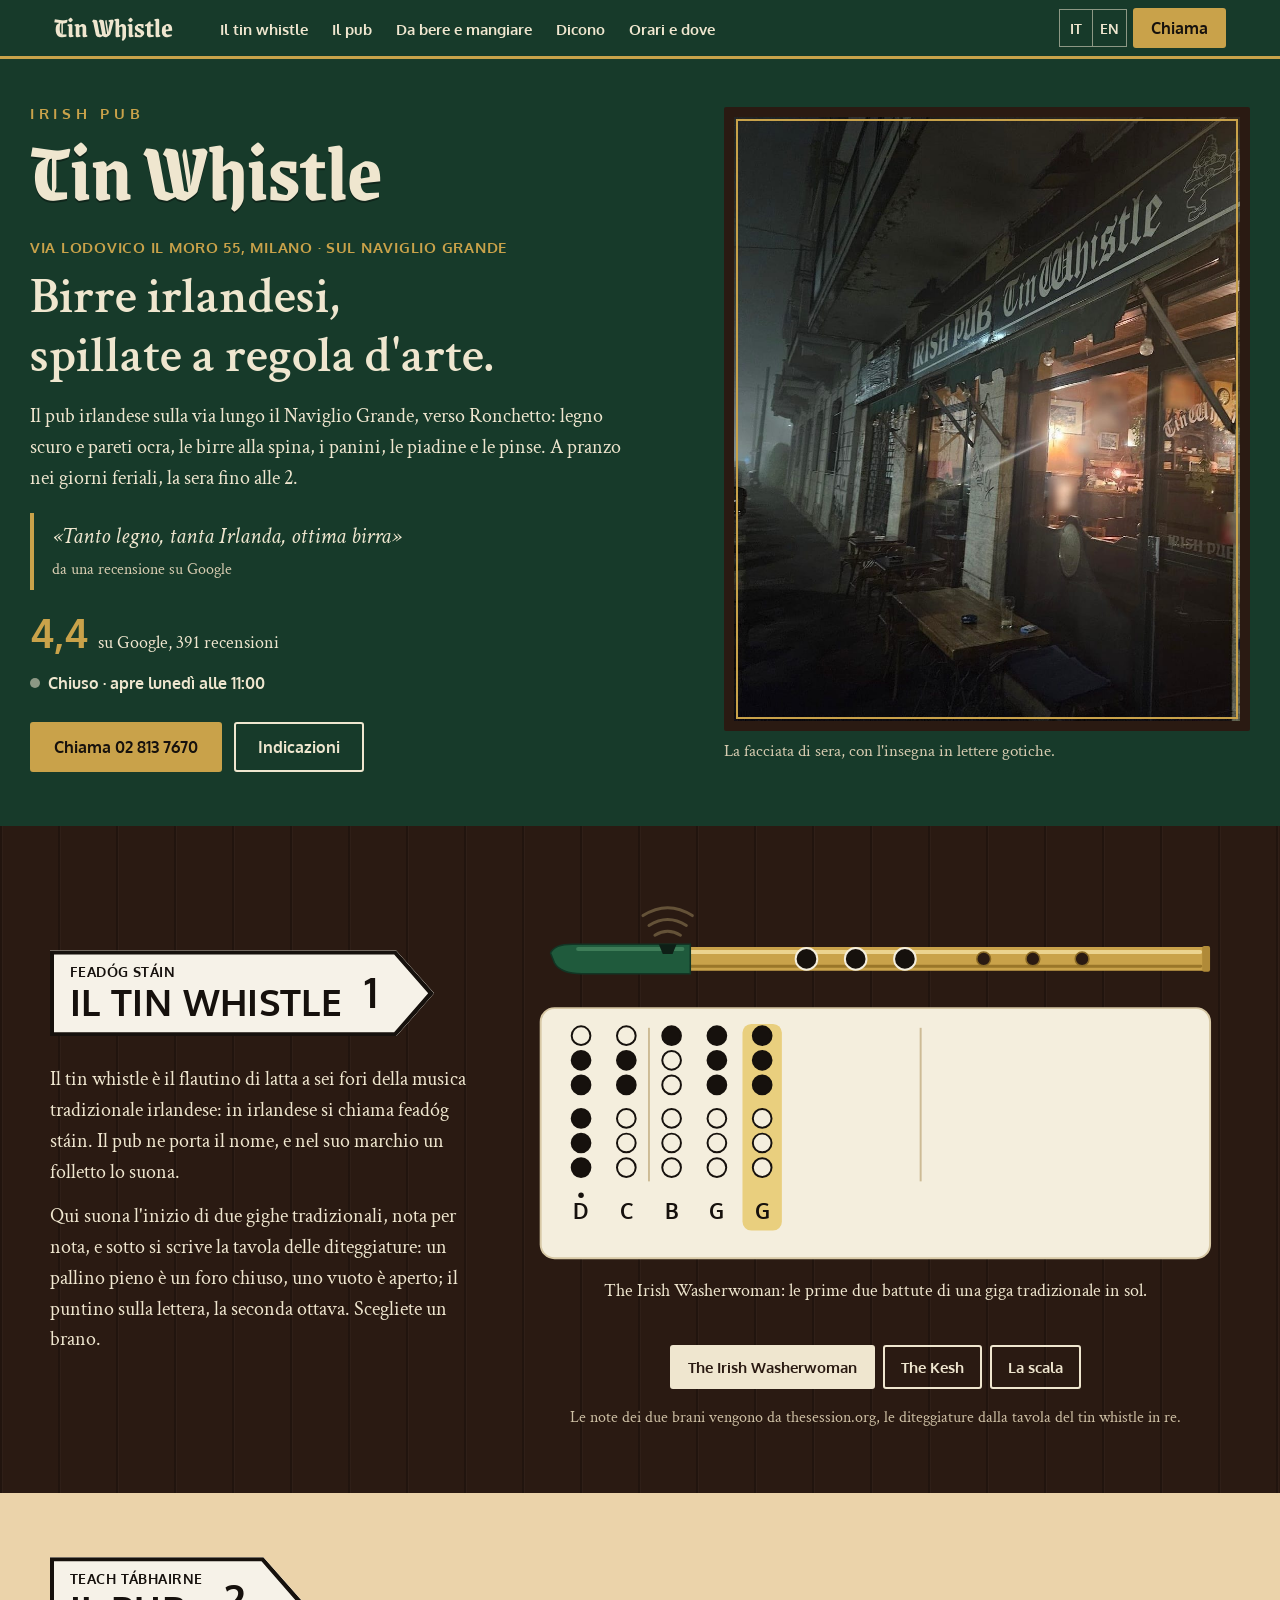
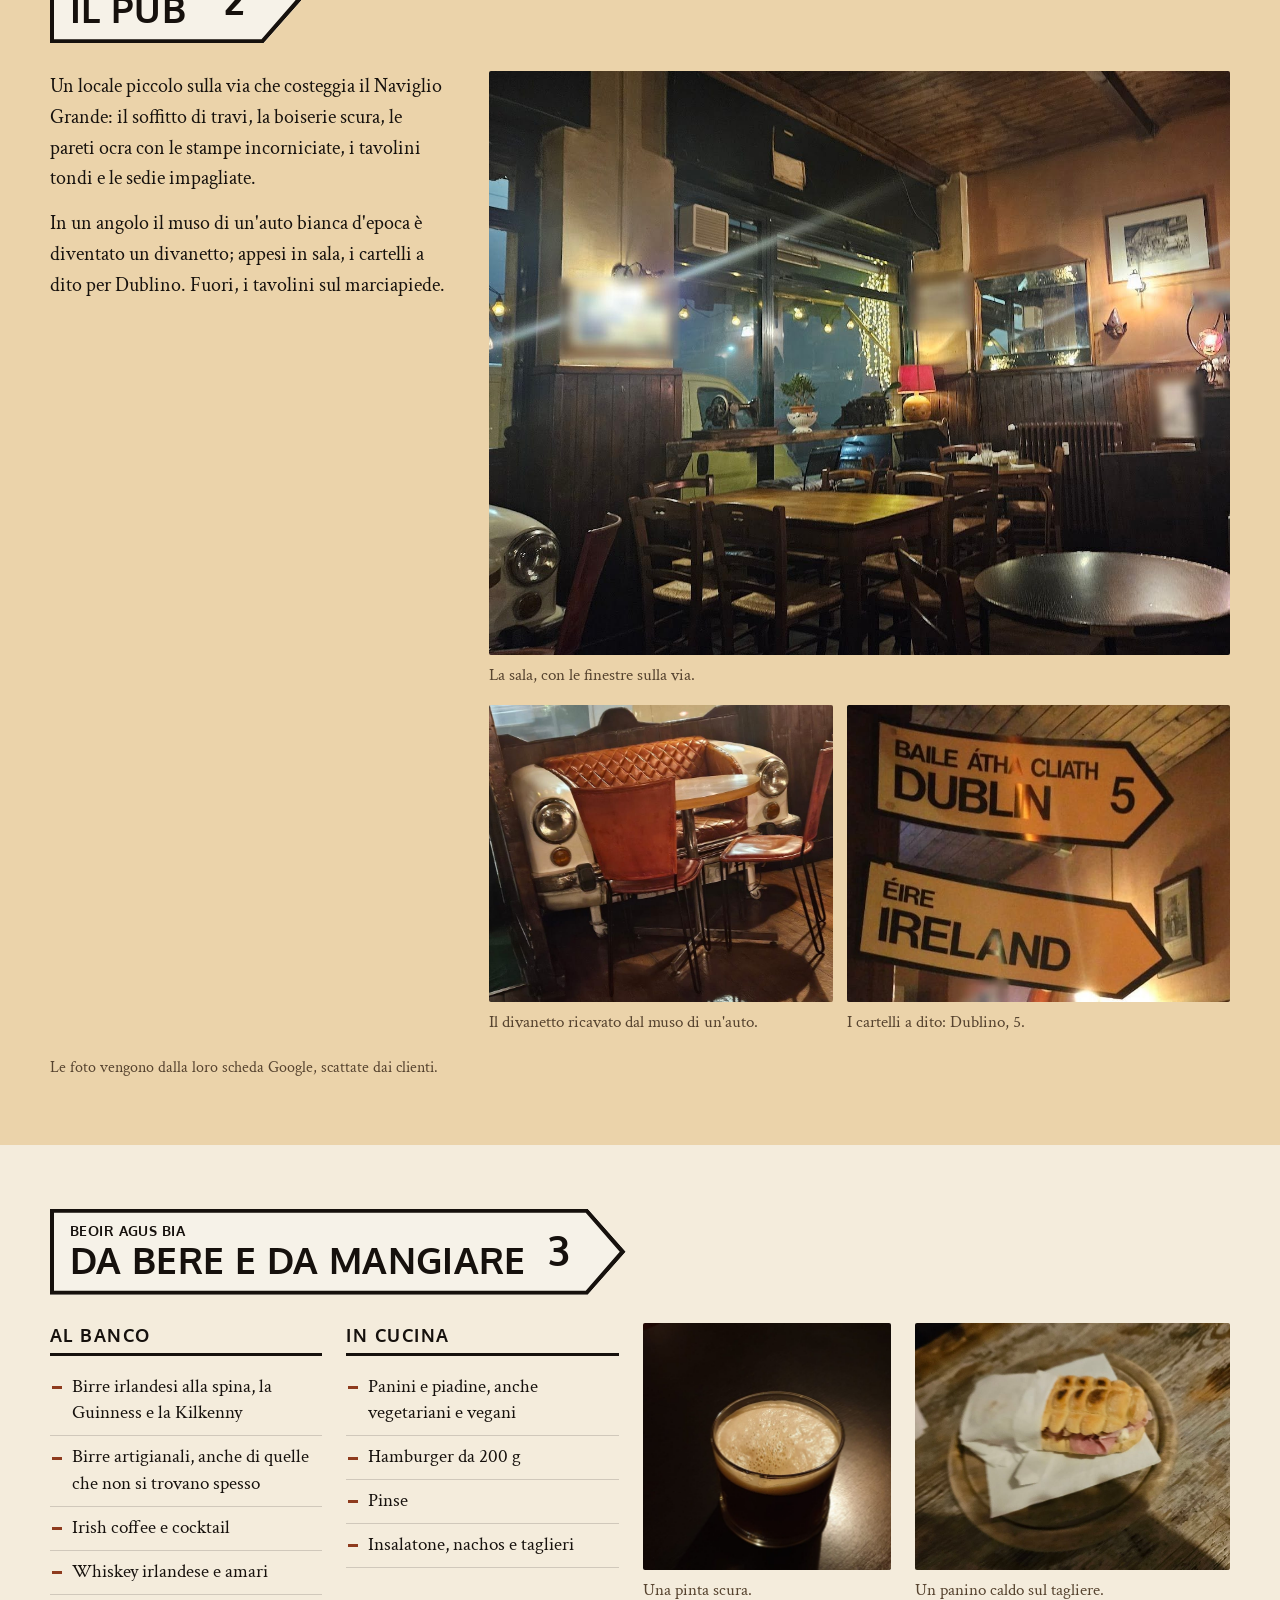
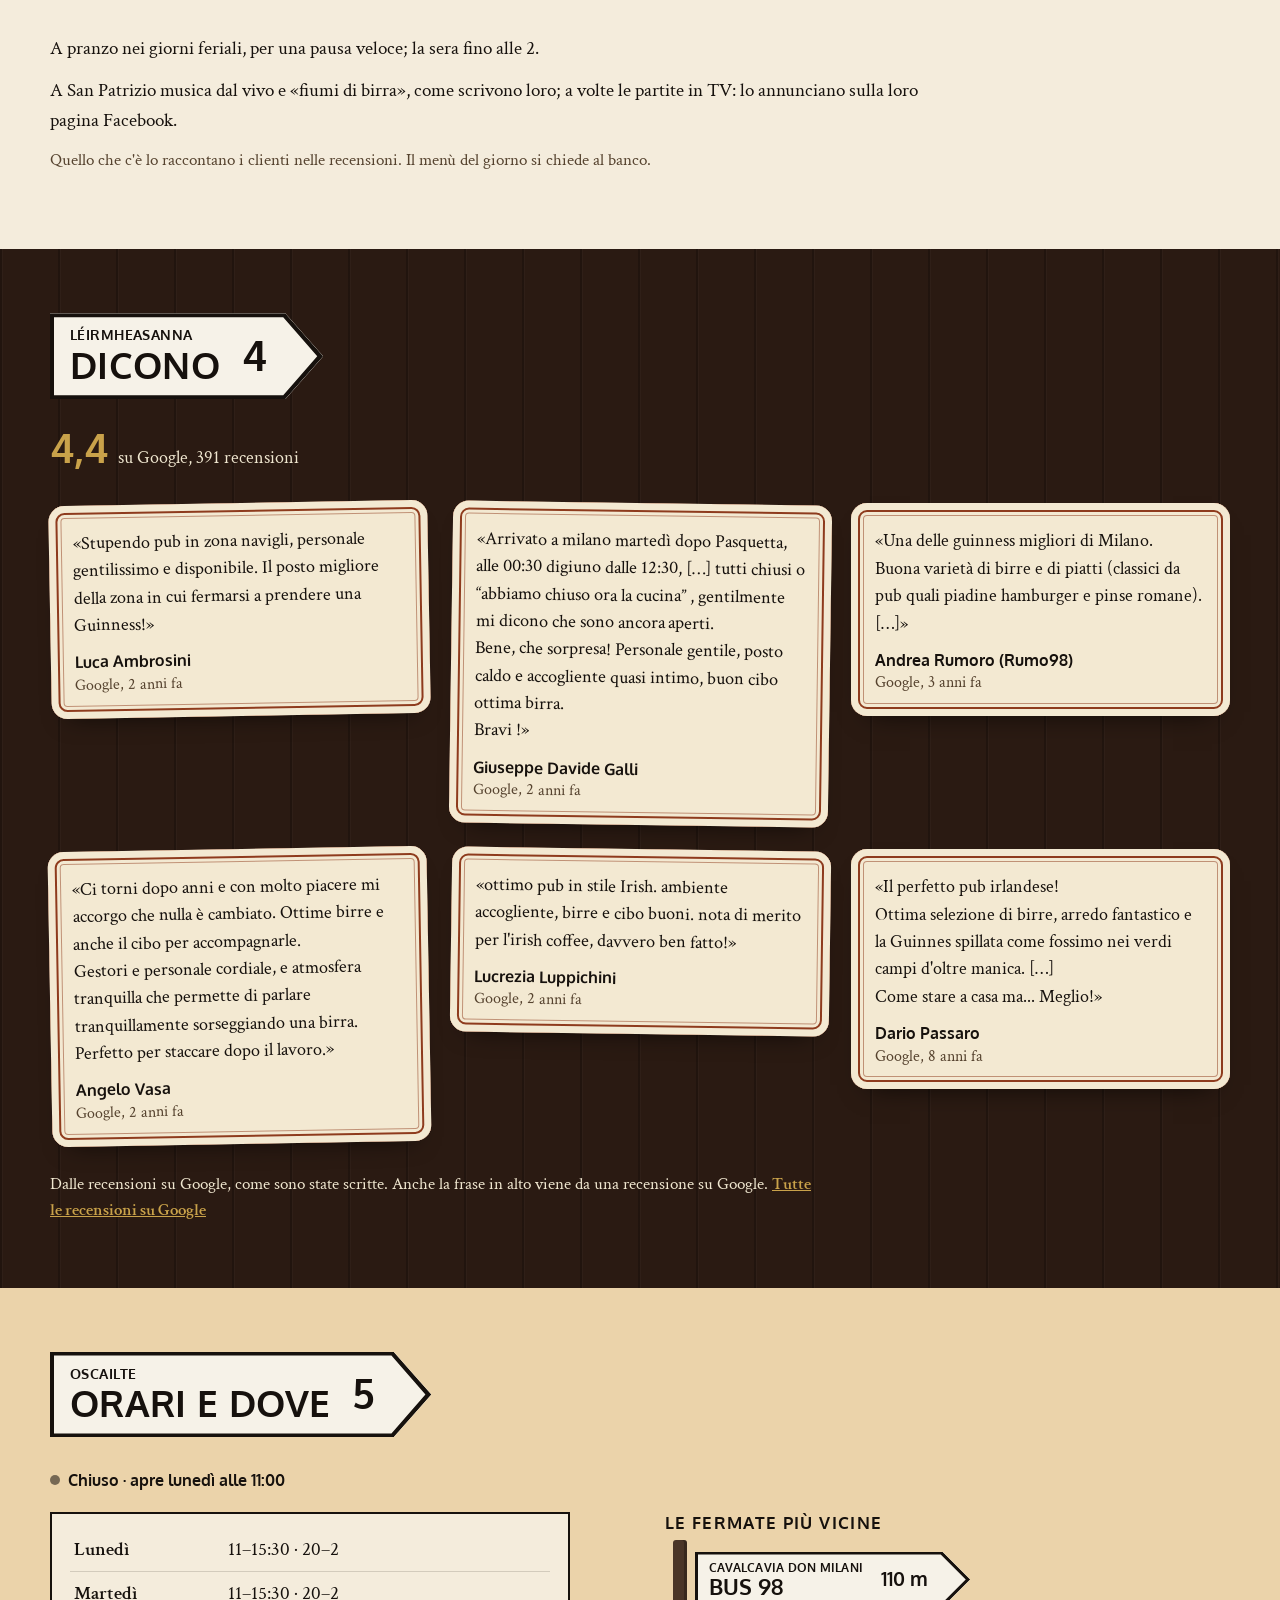
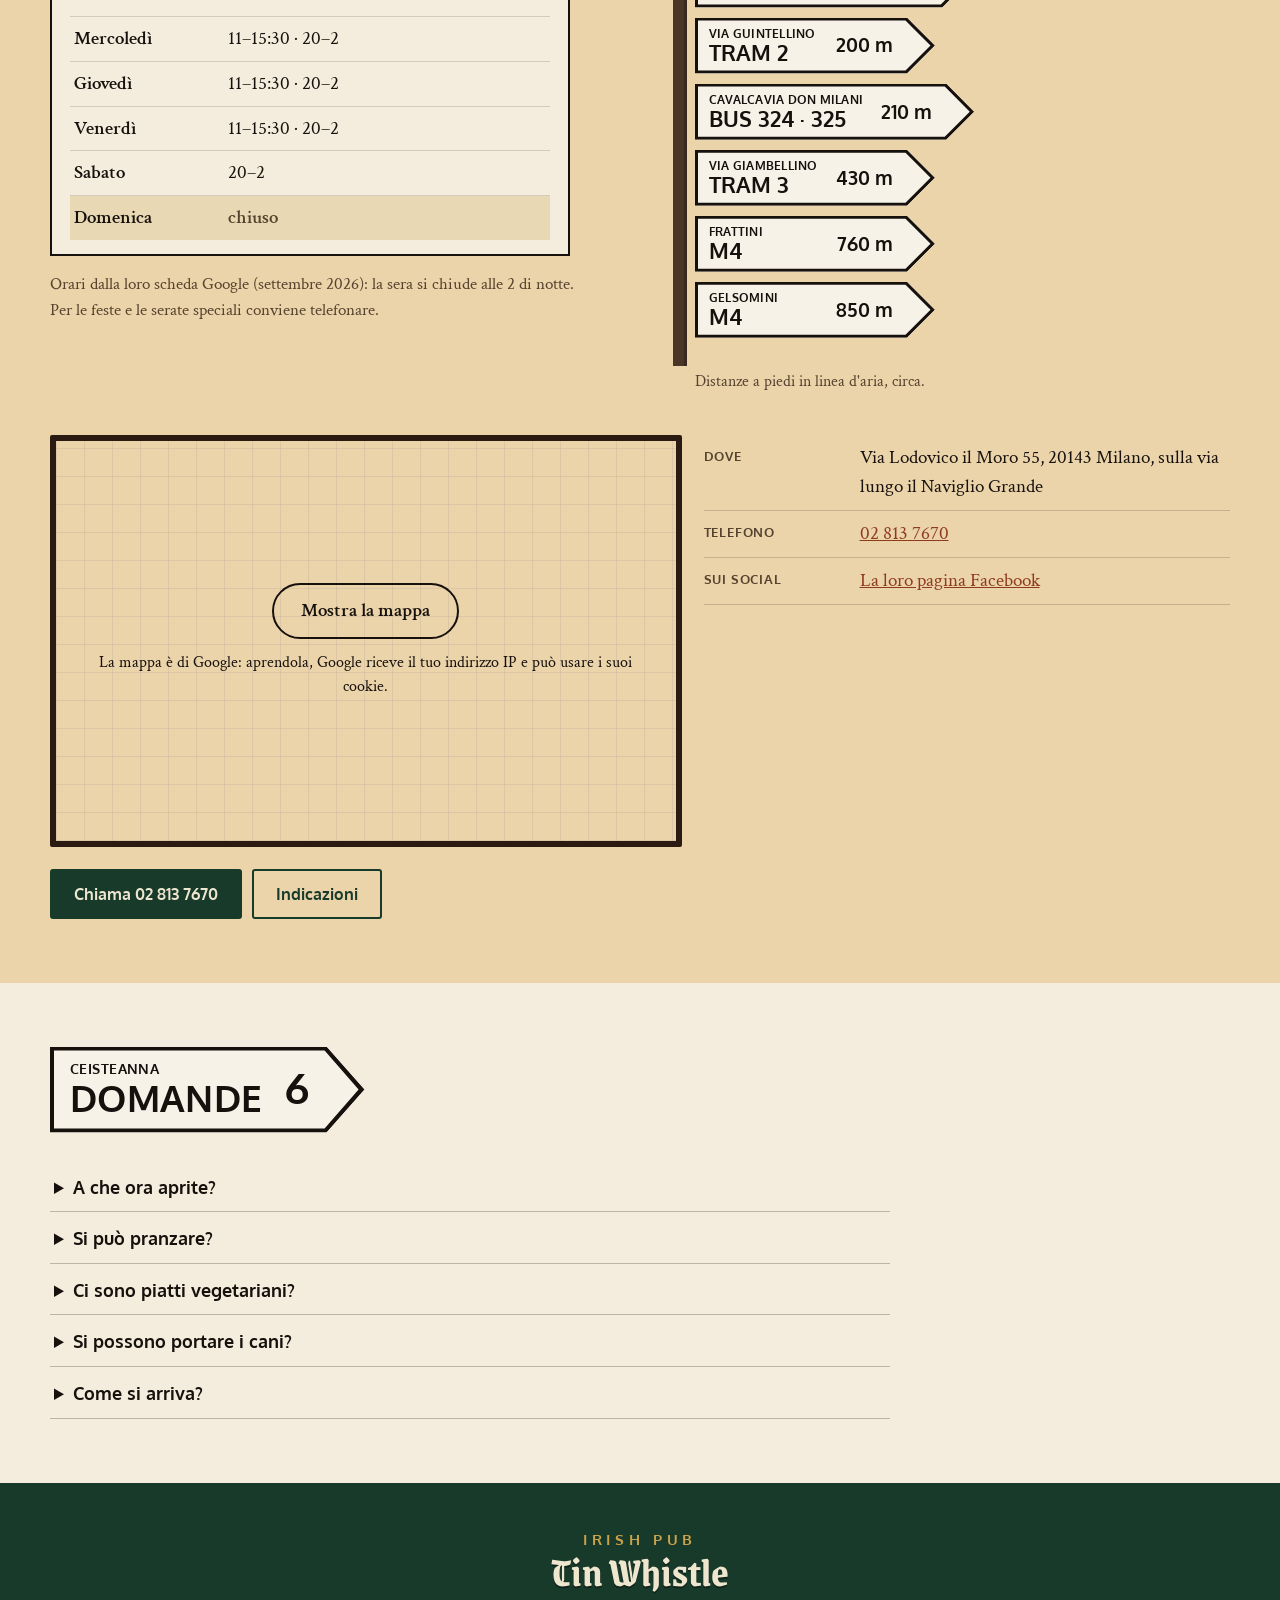
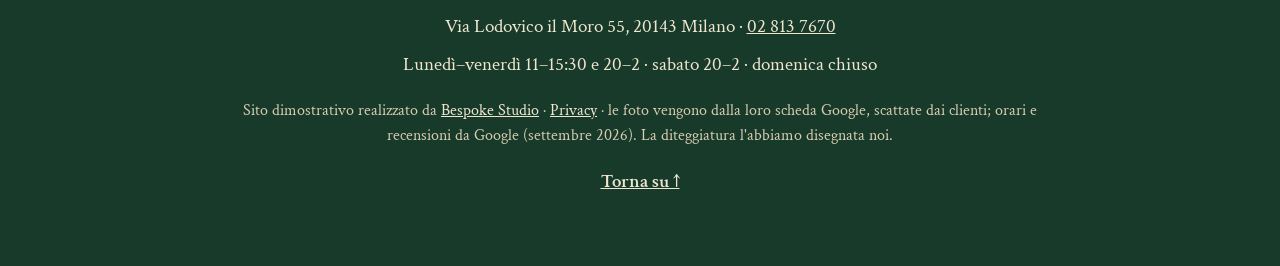
==== commit da138d87: "Privacy e pulizia: caratteri sul sito, mappa al clic, informativa, noindex - caratteri copiati nel s" ====
--- a/index.html
+++ b/index.html
@@ -3,6 +3,7 @@
 <head>
 <meta charset="utf-8">
 <meta name="viewport" content="width=device-width, initial-scale=1">
+<meta name="robots" content="noindex">
 <script>(function(){var r=document.documentElement;r.classList.remove('no-js');
 /* la firma: finché main.js non parte le dita restano sollevate e il cartoncino vuoto; se il codice non arriva, dopo 2,5 s la tavola è scritta (stato finale) */
 try{if(!matchMedia('(prefers-reduced-motion: reduce)').matches){r.classList.add('firma-attesa');window.__attesaFischio=setTimeout(function(){r.classList.remove('firma-attesa')},2500)}}catch(e){}})()</script>
@@ -20,15 +21,66 @@
 <link rel="icon" href="img/favicon.svg" type="image/svg+xml">
 <link rel="icon" href="img/favicon-32.png" sizes="32x32" type="image/png">
 <link rel="apple-touch-icon" href="img/apple-touch-icon.png">
-<link rel="preconnect" href="https://fonts.googleapis.com">
-<link rel="preconnect" href="https://fonts.gstatic.com" crossorigin>
-<link href="https://fonts.googleapis.com/css2?family=Crimson+Text:ital,wght@0,400;0,600;1,400&amp;family=Grenze+Gotisch:wght@600;700&amp;family=Oxygen:wght@400;700&amp;display=swap" rel="stylesheet">
+<link rel="stylesheet" href="fonts/fonts.css?v=1">
 <link rel="stylesheet" href="css/styles.css?v=1">
 <script src="https://cdn.jsdelivr.net/npm/gsap@3.12.5/dist/gsap.min.js" defer></script>
 <script src="https://cdn.jsdelivr.net/npm/gsap@3.12.5/dist/ScrollTrigger.min.js" defer></script>
 <script src="js/main.js?v=1" defer></script>
 <script type="application/ld+json">
-{"@context":"https://schema.org","@type":"BarOrPub","name":"Tin Whistle Irish Pub","alternateName":"Tin Whistle","description":"Pub irlandese in Via Lodovico il Moro 55 a Milano, sul Naviglio Grande: birre irlandesi alla spina e artigianali, panini, piadine, hamburger e pinse.","url":"https://rotenzark.github.io/tin-whistle-ronchetto/","image":"https://rotenzark.github.io/tin-whistle-ronchetto/img/og.jpg","telephone":"+39 02 813 7670","servesCuisine":"Pub","address":{"@type":"PostalAddress","streetAddress":"Via Lodovico il Moro 55","postalCode":"20143","addressLocality":"Milano","addressRegion":"MI","addressCountry":"IT"},"geo":{"@type":"GeoCoordinates","latitude":45.4452,"longitude":9.1447},"openingHoursSpecification":[{"@type":"OpeningHoursSpecification","dayOfWeek":["Monday","Tuesday","Wednesday","Thursday","Friday"],"opens":"11:00","closes":"15:30"},{"@type":"OpeningHoursSpecification","dayOfWeek":["Monday","Tuesday","Wednesday","Thursday","Friday","Saturday"],"opens":"20:00","closes":"02:00"}],"aggregateRating":{"@type":"AggregateRating","ratingValue":"4.4","reviewCount":"391","bestRating":"5"},"sameAs":["https://www.facebook.com/tinwhistlemilano"]}
+{
+  "@context": "https://schema.org",
+  "@type": "BarOrPub",
+  "name": "Tin Whistle Irish Pub",
+  "alternateName": "Tin Whistle",
+  "description": "Pub irlandese in Via Lodovico il Moro 55 a Milano, sul Naviglio Grande: birre irlandesi alla spina e artigianali, panini, piadine, hamburger e pinse.",
+  "url": "https://rotenzark.github.io/tin-whistle-ronchetto/",
+  "image": "https://rotenzark.github.io/tin-whistle-ronchetto/img/og.jpg",
+  "telephone": "+39 02 813 7670",
+  "servesCuisine": "Pub",
+  "address": {
+    "@type": "PostalAddress",
+    "streetAddress": "Via Lodovico il Moro 55",
+    "postalCode": "20143",
+    "addressLocality": "Milano",
+    "addressRegion": "MI",
+    "addressCountry": "IT"
+  },
+  "geo": {
+    "@type": "GeoCoordinates",
+    "latitude": 45.4452,
+    "longitude": 9.1447
+  },
+  "openingHoursSpecification": [
+    {
+      "@type": "OpeningHoursSpecification",
+      "dayOfWeek": [
+        "Monday",
+        "Tuesday",
+        "Wednesday",
+        "Thursday",
+        "Friday"
+      ],
+      "opens": "11:00",
+      "closes": "15:30"
+    },
+    {
+      "@type": "OpeningHoursSpecification",
+      "dayOfWeek": [
+        "Monday",
+        "Tuesday",
+        "Wednesday",
+        "Thursday",
+        "Friday",
+        "Saturday"
+      ],
+      "opens": "20:00",
+      "closes": "02:00"
+    }
+  ],
+  "sameAs": [
+    "https://www.facebook.com/tinwhistlemilano"
+  ]
+}
 </script>
 <script type="application/ld+json">
 {"@context":"https://schema.org","@type":"FAQPage","mainEntity":[
@@ -250,11 +302,11 @@
       <p class="voto"><b class="voto__n">4,4</b> <span class="voto__su" data-i18n="d.google">su Google, 391 recensioni</span></p>
     </div>
     <ul class="recensioni">
-      <li class="recensione reveal"><p class="recensione__testo">«Stupendo pub in zona navigli, personale gentilissimo e disponibile. Il posto migliore della zona in cui fermarsi a prendere una Guinness!»</p><p class="recensione__chi"><b>Luca Ambrosini</b> <span data-i18n="d.g2a">Google, 2 anni fa</span></p></li>
-      <li class="recensione reveal"><p class="recensione__testo">«Arrivato a milano martedì dopo Pasquetta, alle 00:30 digiuno dalle 12:30, <span class="taglio">[…]</span> tutti chiusi o “abbiamo chiuso ora la cucina” , gentilmente mi dicono che sono ancora aperti.<br>Bene, che sorpresa! Personale gentile, posto caldo e accogliente quasi intimo, buon cibo ottima birra.<br>Bravi !»</p><p class="recensione__chi"><b>Giuseppe Davide Galli</b> <span data-i18n="d.g2a">Google, 2 anni fa</span></p></li>
-      <li class="recensione reveal"><p class="recensione__testo">«Una delle guinness migliori di Milano.<br>Buona varietà di birre e di piatti (classici da pub quali piadine hamburger e pinse romane). <span class="taglio">[…]</span>»</p><p class="recensione__chi"><b>Andrea Rumoro (Rumo98)</b> <span data-i18n="d.g3a">Google, 3 anni fa</span></p></li>
-      <li class="recensione reveal"><p class="recensione__testo">«Ci torni dopo anni e con molto piacere mi accorgo che nulla è cambiato. Ottime birre e anche il cibo per accompagnarle.<br>Gestori e personale cordiale, e atmosfera tranquilla che permette di parlare tranquillamente sorseggiando una birra.<br>Perfetto per staccare dopo il lavoro.»</p><p class="recensione__chi"><b>Angelo Vasa</b> <span data-i18n="d.g2a">Google, 2 anni fa</span></p></li>
-      <li class="recensione reveal"><p class="recensione__testo">«ottimo pub in stile Irish. ambiente accogliente, birre e cibo buoni. nota di merito per l&#39;irish coffee, davvero ben fatto!»</p><p class="recensione__chi"><b>Lucrezia Luppichini</b> <span data-i18n="d.g2a">Google, 2 anni fa</span></p></li>
+      <li class="recensione reveal"><p lang="it" class="recensione__testo">«Stupendo pub in zona navigli, personale gentilissimo e disponibile. Il posto migliore della zona in cui fermarsi a prendere una Guinness!»</p><p class="recensione__chi"><b>Luca Ambrosini</b> <span data-i18n="d.g2a">Google, 2 anni fa</span></p></li>
+      <li class="recensione reveal"><p lang="it" class="recensione__testo">«Arrivato a milano martedì dopo Pasquetta, alle 00:30 digiuno dalle 12:30, <span class="taglio">[…]</span> tutti chiusi o “abbiamo chiuso ora la cucina” , gentilmente mi dicono che sono ancora aperti.<br>Bene, che sorpresa! Personale gentile, posto caldo e accogliente quasi intimo, buon cibo ottima birra.<br>Bravi !»</p><p class="recensione__chi"><b>Giuseppe Davide Galli</b> <span data-i18n="d.g2a">Google, 2 anni fa</span></p></li>
+      <li class="recensione reveal"><p lang="it" class="recensione__testo">«Una delle guinness migliori di Milano.<br>Buona varietà di birre e di piatti (classici da pub quali piadine hamburger e pinse romane). <span class="taglio">[…]</span>»</p><p class="recensione__chi"><b>Andrea Rumoro (Rumo98)</b> <span data-i18n="d.g3a">Google, 3 anni fa</span></p></li>
+      <li class="recensione reveal"><p lang="it" class="recensione__testo">«Ci torni dopo anni e con molto piacere mi accorgo che nulla è cambiato. Ottime birre e anche il cibo per accompagnarle.<br>Gestori e personale cordiale, e atmosfera tranquilla che permette di parlare tranquillamente sorseggiando una birra.<br>Perfetto per staccare dopo il lavoro.»</p><p class="recensione__chi"><b>Angelo Vasa</b> <span data-i18n="d.g2a">Google, 2 anni fa</span></p></li>
+      <li class="recensione reveal"><p lang="it" class="recensione__testo">«ottimo pub in stile Irish. ambiente accogliente, birre e cibo buoni. nota di merito per l&#39;irish coffee, davvero ben fatto!»</p><p class="recensione__chi"><b>Lucrezia Luppichini</b> <span data-i18n="d.g2a">Google, 2 anni fa</span></p></li>
       <li class="recensione reveal"><p class="recensione__testo">«Il perfetto pub irlandese!<br>Ottima selezione di birre, arredo fantastico e la Guinnes spillata come fossimo nei verdi campi d&#39;oltre manica. <span class="taglio">[…]</span><br>Come stare a casa ma... Meglio!»</p><p class="recensione__chi"><b>Dario Passaro</b> <span data-i18n="d.g8a">Google, 8 anni fa</span></p></li>
     </ul>
     <p class="dicono__nota"><span data-i18n="d.nota">Dalle recensioni su Google, come sono state scritte. Anche la frase in alto viene da una recensione su Google.</span> <a href="https://www.google.com/maps/search/?api=1&amp;query=Tin+Whistle%2C+Via+Lodovico+il+Moro+55%2C+Milano" target="_blank" rel="noopener" data-i18n="d.tutte">Tutte le recensioni su Google</a></p>
@@ -292,7 +344,7 @@
     </div>
     <div class="dove">
       <div class="cartina reveal">
-        <iframe title="Mappa: Tin Whistle, Via Lodovico il Moro 55, Milano" data-i18n-title="o.mappa" src="https://maps.google.com/maps?q=Tin%20Whistle%2C%20Via%20Lodovico%20il%20Moro%2055%2C%20Milano&amp;z=16&amp;output=embed" width="600" height="400" loading="lazy" referrerpolicy="no-referrer-when-downgrade"></iframe>
+        <div class="mappa-clic" data-mappa-clic style="--mappa-h: 400px"><template><iframe title="Mappa: Tin Whistle, Via Lodovico il Moro 55, Milano" data-i18n-title="o.mappa" src="https://maps.google.com/maps?q=Tin%20Whistle%2C%20Via%20Lodovico%20il%20Moro%2055%2C%20Milano&amp;z=16&amp;output=embed" width="600" height="400" loading="lazy" referrerpolicy="no-referrer-when-downgrade"></iframe></template><div class="mappa-clic__velo"><a class="mappa-clic__btn" href="https://www.google.com/maps/dir/?api=1&amp;destination=Tin+Whistle%2C+Via+Lodovico+il+Moro+55%2C+Milano" target="_blank" rel="noopener">Mostra la mappa</a><p class="mappa-clic__nota">La mappa è di Google: aprendola, Google riceve il tuo indirizzo IP e può usare i suoi cookie.</p></div></div>
       </div>
       <dl class="indirizzo">
         <div><dt data-i18n="o.dove">Dove</dt><dd data-i18n="o.dovev">Via Lodovico il Moro 55, 20143 Milano, sulla via lungo il Naviglio Grande</dd></div>
@@ -322,7 +374,7 @@
     <p class="insegna insegna--piede" aria-hidden="true"><span class="insegna__pub">Irish Pub</span><span class="insegna__nome">Tin Whistle</span></p>
     <p class="piede__dove">Via Lodovico il Moro 55, 20143 Milano · <a href="tel:+39028137670" class="intero">02 813 7670</a></p>
     <p class="piede__orario" data-i18n="f2.orario">Lunedì–venerdì 11–15:30 e 20–2 · sabato 20–2 · domenica chiuso</p>
-    <p class="piede__cred" data-i18n="f2.cred">Sito dimostrativo realizzato da <a href="https://bespokestud.io" rel="noopener">Bespoke Studio</a> · le foto vengono dalla loro scheda Google, scattate dai clienti; orari e recensioni da Google (settembre 2026). La diteggiatura l&#39;abbiamo disegnata noi.</p>
+    <p class="piede__cred" data-i18n="f2.cred">Sito dimostrativo realizzato da <a href="https://bespokestud.io" rel="noopener">Bespoke Studio</a> · <a href="privacy.html">Privacy</a> · le foto vengono dalla loro scheda Google, scattate dai clienti; orari e recensioni da Google (settembre 2026). La diteggiatura l&#39;abbiamo disegnata noi.</p>
     <p><a class="piede__su" href="#inizio" data-i18n="f2.su">Torna su ↑</a></p>
   </div>
 </footer>
@@ -337,5 +389,6 @@
   <img id="lightboxImg" src="" alt="">
 </div>
 
+<script src="js/mappa-clic.js?v=1" defer></script>
 </body>
 </html>
--- a/fonts/fonts.css
+++ b/fonts/fonts.css
@@ -0,0 +1,172 @@
+/* Caratteri ospitati sul sito: nessuna richiesta a Google Fonts o Fontshare (giro privacy 1/10/2026). Licenze in LICENSE.txt. */
+/* vietnamese */
+@font-face {
+  font-family: 'Crimson Text';
+  font-style: italic;
+  font-weight: 400;
+  font-display: swap;
+  src: url(crimsontext-v19-wlpogwHKFkZgtmSR3NB0oRJfajheK_Zt3Q.woff2) format('woff2');
+  unicode-range: U+0102-0103, U+0110-0111, U+0128-0129, U+0168-0169, U+01A0-01A1, U+01AF-01B0, U+0300-0301, U+0303-0304, U+0308-0309, U+0323, U+0329, U+1EA0-1EF9, U+20AB;
+}
+/* latin-ext */
+@font-face {
+  font-family: 'Crimson Text';
+  font-style: italic;
+  font-weight: 400;
+  font-display: swap;
+  src: url(crimsontext-v19-wlpogwHKFkZgtmSR3NB0oRJfajhfK_Zt3Q.woff2) format('woff2');
+  unicode-range: U+0100-02BA, U+02BD-02C5, U+02C7-02CC, U+02CE-02D7, U+02DD-02FF, U+0304, U+0308, U+0329, U+1D00-1DBF, U+1E00-1E9F, U+1EF2-1EFF, U+2020, U+20A0-20AB, U+20AD-20C0, U+2113, U+2C60-2C7F, U+A720-A7FF;
+}
+/* latin */
+@font-face {
+  font-family: 'Crimson Text';
+  font-style: italic;
+  font-weight: 400;
+  font-display: swap;
+  src: url(crimsontext-v19-wlpogwHKFkZgtmSR3NB0oRJfajhRK_Y.woff2) format('woff2');
+  unicode-range: U+0000-00FF, U+0131, U+0152-0153, U+02BB-02BC, U+02C6, U+02DA, U+02DC, U+0304, U+0308, U+0329, U+2000-206F, U+20AC, U+2122, U+2191, U+2193, U+2212, U+2215, U+FEFF, U+FFFD;
+}
+/* vietnamese */
+@font-face {
+  font-family: 'Crimson Text';
+  font-style: normal;
+  font-weight: 400;
+  font-display: swap;
+  src: url(crimsontext-v19-wlp2gwHKFkZgtmSR3NB0oRJfYAhTM_I.woff2) format('woff2');
+  unicode-range: U+0102-0103, U+0110-0111, U+0128-0129, U+0168-0169, U+01A0-01A1, U+01AF-01B0, U+0300-0301, U+0303-0304, U+0308-0309, U+0323, U+0329, U+1EA0-1EF9, U+20AB;
+}
+/* latin-ext */
+@font-face {
+  font-family: 'Crimson Text';
+  font-style: normal;
+  font-weight: 400;
+  font-display: swap;
+  src: url(crimsontext-v19-wlp2gwHKFkZgtmSR3NB0oRJfYQhTM_I.woff2) format('woff2');
+  unicode-range: U+0100-02BA, U+02BD-02C5, U+02C7-02CC, U+02CE-02D7, U+02DD-02FF, U+0304, U+0308, U+0329, U+1D00-1DBF, U+1E00-1E9F, U+1EF2-1EFF, U+2020, U+20A0-20AB, U+20AD-20C0, U+2113, U+2C60-2C7F, U+A720-A7FF;
+}
+/* latin */
+@font-face {
+  font-family: 'Crimson Text';
+  font-style: normal;
+  font-weight: 400;
+  font-display: swap;
+  src: url(crimsontext-v19-wlp2gwHKFkZgtmSR3NB0oRJfbwhT.woff2) format('woff2');
+  unicode-range: U+0000-00FF, U+0131, U+0152-0153, U+02BB-02BC, U+02C6, U+02DA, U+02DC, U+0304, U+0308, U+0329, U+2000-206F, U+20AC, U+2122, U+2191, U+2193, U+2212, U+2215, U+FEFF, U+FFFD;
+}
+/* vietnamese */
+@font-face {
+  font-family: 'Crimson Text';
+  font-style: normal;
+  font-weight: 600;
+  font-display: swap;
+  src: url(crimsontext-v19-wlppgwHKFkZgtmSR3NB0oRJXsCxGA9NQ5LE.woff2) format('woff2');
+  unicode-range: U+0102-0103, U+0110-0111, U+0128-0129, U+0168-0169, U+01A0-01A1, U+01AF-01B0, U+0300-0301, U+0303-0304, U+0308-0309, U+0323, U+0329, U+1EA0-1EF9, U+20AB;
+}
+/* latin-ext */
+@font-face {
+  font-family: 'Crimson Text';
+  font-style: normal;
+  font-weight: 600;
+  font-display: swap;
+  src: url(crimsontext-v19-wlppgwHKFkZgtmSR3NB0oRJXsCxGAtNQ5LE.woff2) format('woff2');
+  unicode-range: U+0100-02BA, U+02BD-02C5, U+02C7-02CC, U+02CE-02D7, U+02DD-02FF, U+0304, U+0308, U+0329, U+1D00-1DBF, U+1E00-1E9F, U+1EF2-1EFF, U+2020, U+20A0-20AB, U+20AD-20C0, U+2113, U+2C60-2C7F, U+A720-A7FF;
+}
+/* latin */
+@font-face {
+  font-family: 'Crimson Text';
+  font-style: normal;
+  font-weight: 600;
+  font-display: swap;
+  src: url(crimsontext-v19-wlppgwHKFkZgtmSR3NB0oRJXsCxGDNNQ.woff2) format('woff2');
+  unicode-range: U+0000-00FF, U+0131, U+0152-0153, U+02BB-02BC, U+02C6, U+02DA, U+02DC, U+0304, U+0308, U+0329, U+2000-206F, U+20AC, U+2122, U+2191, U+2193, U+2212, U+2215, U+FEFF, U+FFFD;
+}
+/* vietnamese */
+@font-face {
+  font-family: 'Grenze Gotisch';
+  font-style: normal;
+  font-weight: 600;
+  font-display: swap;
+  src: url(grenzegotisch-v20-Fh4sPjjqNDz1osh_jX9YfjudpDhCHa-aew.woff2) format('woff2');
+  unicode-range: U+0102-0103, U+0110-0111, U+0128-0129, U+0168-0169, U+01A0-01A1, U+01AF-01B0, U+0300-0301, U+0303-0304, U+0308-0309, U+0323, U+0329, U+1EA0-1EF9, U+20AB;
+}
+/* latin-ext */
+@font-face {
+  font-family: 'Grenze Gotisch';
+  font-style: normal;
+  font-weight: 600;
+  font-display: swap;
+  src: url(grenzegotisch-v20-Fh4sPjjqNDz1osh_jX9YfjudpDhDHa-aew.woff2) format('woff2');
+  unicode-range: U+0100-02BA, U+02BD-02C5, U+02C7-02CC, U+02CE-02D7, U+02DD-02FF, U+0304, U+0308, U+0329, U+1D00-1DBF, U+1E00-1E9F, U+1EF2-1EFF, U+2020, U+20A0-20AB, U+20AD-20C0, U+2113, U+2C60-2C7F, U+A720-A7FF;
+}
+/* latin */
+@font-face {
+  font-family: 'Grenze Gotisch';
+  font-style: normal;
+  font-weight: 600;
+  font-display: swap;
+  src: url(grenzegotisch-v20-Fh4sPjjqNDz1osh_jX9YfjudpDhNHa8.woff2) format('woff2');
+  unicode-range: U+0000-00FF, U+0131, U+0152-0153, U+02BB-02BC, U+02C6, U+02DA, U+02DC, U+0304, U+0308, U+0329, U+2000-206F, U+20AC, U+2122, U+2191, U+2193, U+2212, U+2215, U+FEFF, U+FFFD;
+}
+/* vietnamese */
+@font-face {
+  font-family: 'Grenze Gotisch';
+  font-style: normal;
+  font-weight: 700;
+  font-display: swap;
+  src: url(grenzegotisch-v20-Fh4sPjjqNDz1osh_jX9YfjudpDhCHa-aew.woff2) format('woff2');
+  unicode-range: U+0102-0103, U+0110-0111, U+0128-0129, U+0168-0169, U+01A0-01A1, U+01AF-01B0, U+0300-0301, U+0303-0304, U+0308-0309, U+0323, U+0329, U+1EA0-1EF9, U+20AB;
+}
+/* latin-ext */
+@font-face {
+  font-family: 'Grenze Gotisch';
+  font-style: normal;
+  font-weight: 700;
+  font-display: swap;
+  src: url(grenzegotisch-v20-Fh4sPjjqNDz1osh_jX9YfjudpDhDHa-aew.woff2) format('woff2');
+  unicode-range: U+0100-02BA, U+02BD-02C5, U+02C7-02CC, U+02CE-02D7, U+02DD-02FF, U+0304, U+0308, U+0329, U+1D00-1DBF, U+1E00-1E9F, U+1EF2-1EFF, U+2020, U+20A0-20AB, U+20AD-20C0, U+2113, U+2C60-2C7F, U+A720-A7FF;
+}
+/* latin */
+@font-face {
+  font-family: 'Grenze Gotisch';
+  font-style: normal;
+  font-weight: 700;
+  font-display: swap;
+  src: url(grenzegotisch-v20-Fh4sPjjqNDz1osh_jX9YfjudpDhNHa8.woff2) format('woff2');
+  unicode-range: U+0000-00FF, U+0131, U+0152-0153, U+02BB-02BC, U+02C6, U+02DA, U+02DC, U+0304, U+0308, U+0329, U+2000-206F, U+20AC, U+2122, U+2191, U+2193, U+2212, U+2215, U+FEFF, U+FFFD;
+}
+/* latin-ext */
+@font-face {
+  font-family: 'Oxygen';
+  font-style: normal;
+  font-weight: 400;
+  font-display: swap;
+  src: url(oxygen-v16-2sDfZG1Wl4LcnbuKgE0mV0Q.woff2) format('woff2');
+  unicode-range: U+0100-02BA, U+02BD-02C5, U+02C7-02CC, U+02CE-02D7, U+02DD-02FF, U+0304, U+0308, U+0329, U+1D00-1DBF, U+1E00-1E9F, U+1EF2-1EFF, U+2020, U+20A0-20AB, U+20AD-20C0, U+2113, U+2C60-2C7F, U+A720-A7FF;
+}
+/* latin */
+@font-face {
+  font-family: 'Oxygen';
+  font-style: normal;
+  font-weight: 400;
+  font-display: swap;
+  src: url(oxygen-v16-2sDfZG1Wl4LcnbuKjk0m.woff2) format('woff2');
+  unicode-range: U+0000-00FF, U+0131, U+0152-0153, U+02BB-02BC, U+02C6, U+02DA, U+02DC, U+0304, U+0308, U+0329, U+2000-206F, U+20AC, U+2122, U+2191, U+2193, U+2212, U+2215, U+FEFF, U+FFFD;
+}
+/* latin-ext */
+@font-face {
+  font-family: 'Oxygen';
+  font-style: normal;
+  font-weight: 700;
+  font-display: swap;
+  src: url(oxygen-v16-2sDcZG1Wl4LcnbuCNWgzZmW5O7w.woff2) format('woff2');
+  unicode-range: U+0100-02BA, U+02BD-02C5, U+02C7-02CC, U+02CE-02D7, U+02DD-02FF, U+0304, U+0308, U+0329, U+1D00-1DBF, U+1E00-1E9F, U+1EF2-1EFF, U+2020, U+20A0-20AB, U+20AD-20C0, U+2113, U+2C60-2C7F, U+A720-A7FF;
+}
+/* latin */
+@font-face {
+  font-family: 'Oxygen';
+  font-style: normal;
+  font-weight: 700;
+  font-display: swap;
+  src: url(oxygen-v16-2sDcZG1Wl4LcnbuCNWgzaGW5.woff2) format('woff2');
+  unicode-range: U+0000-00FF, U+0131, U+0152-0153, U+02BB-02BC, U+02C6, U+02DA, U+02DC, U+0304, U+0308, U+0329, U+2000-206F, U+20AC, U+2122, U+2191, U+2193, U+2212, U+2215, U+FEFF, U+FFFD;
+}
--- a/css/styles.css
+++ b/css/styles.css
@@ -296,3 +296,12 @@
 .fischio[data-modo="2"] .tab__brano:not([data-m="2"]) { display: none; }
 .firma-attesa .dito, .firma-attesa .tab__col { opacity: 0; }
 /*/DITEGGIATURA*/
+
+/*MAPPACLIC*/
+/* la mappa Google si carica solo al clic (giro privacy 1/10/2026) */
+.mappa-clic { display: flex; align-items: center; justify-content: center; width: 100%; height: 100%; min-height: var(--mappa-h, 320px); box-sizing: border-box; padding: 24px; text-align: center; background: repeating-linear-gradient(0deg, rgba(127, 127, 127, 0.14) 0 1px, transparent 1px 28px), repeating-linear-gradient(90deg, rgba(127, 127, 127, 0.14) 0 1px, transparent 1px 28px); }
+.mappa-clic__velo { display: flex; flex-direction: column; align-items: center; gap: 12px; max-width: 32em; }
+.mappa-clic__btn { display: inline-block; padding: 0.75em 1.4em; border: 2px solid currentColor; border-radius: 999px; color: inherit; font: inherit; font-weight: 600; line-height: 1.2; text-decoration: none; background: transparent; cursor: pointer; }
+.mappa-clic__btn:hover, .mappa-clic__btn:focus-visible { text-decoration: underline; }
+.mappa-clic__nota { margin: 0; font-size: 0.85em; line-height: 1.45; }
+/*/MAPPACLIC*/
